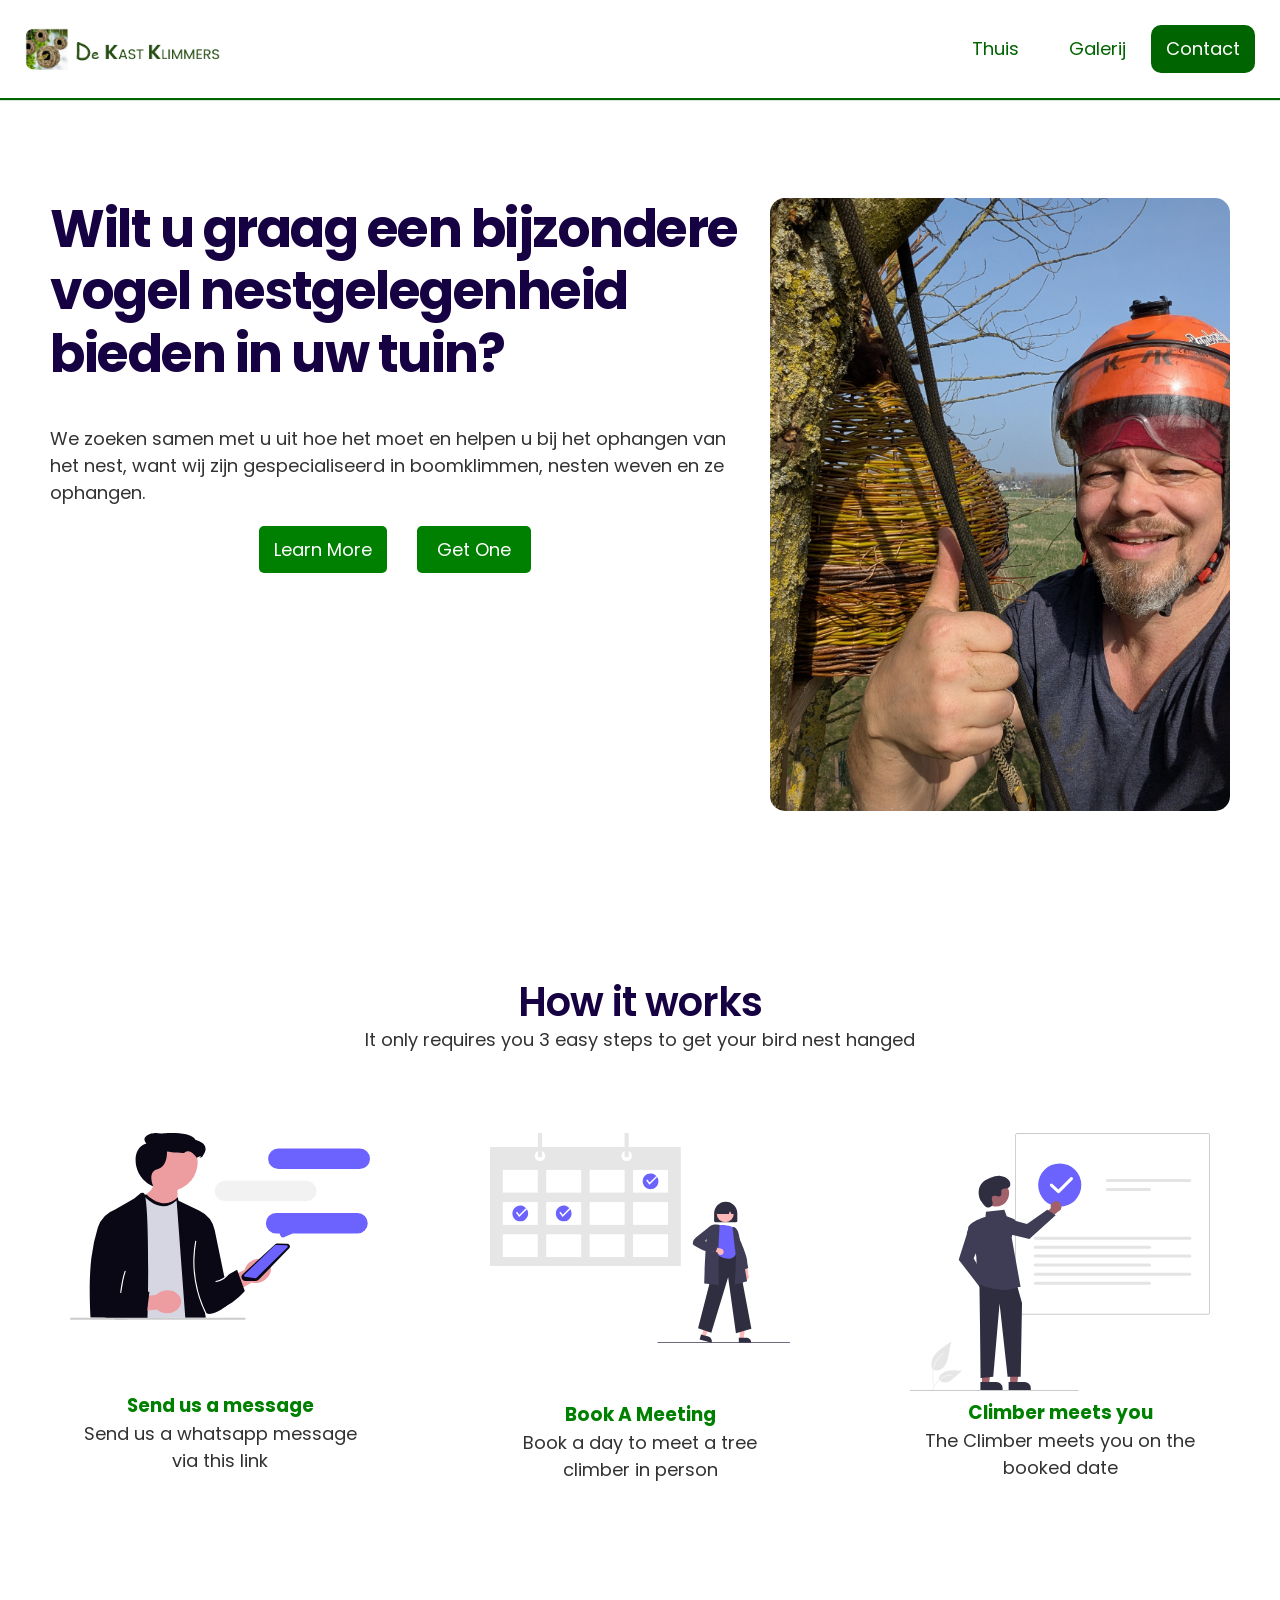
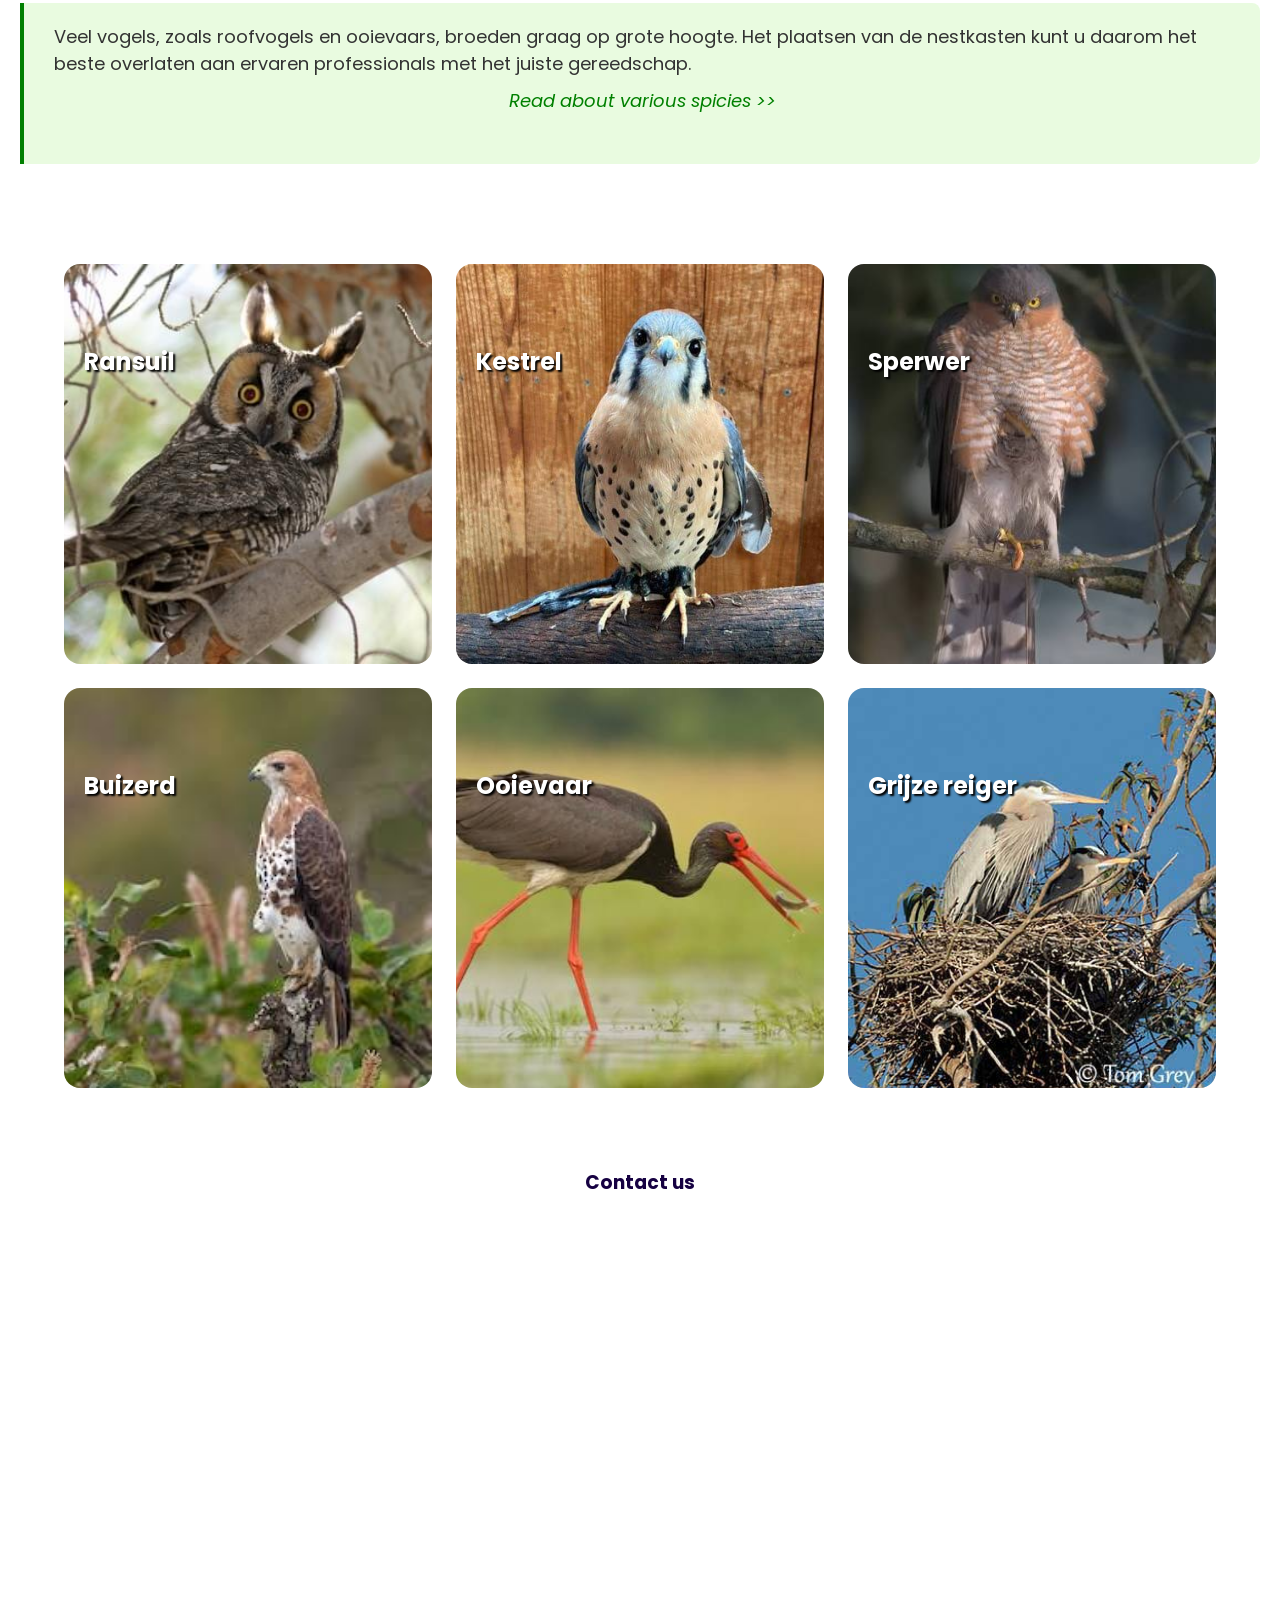
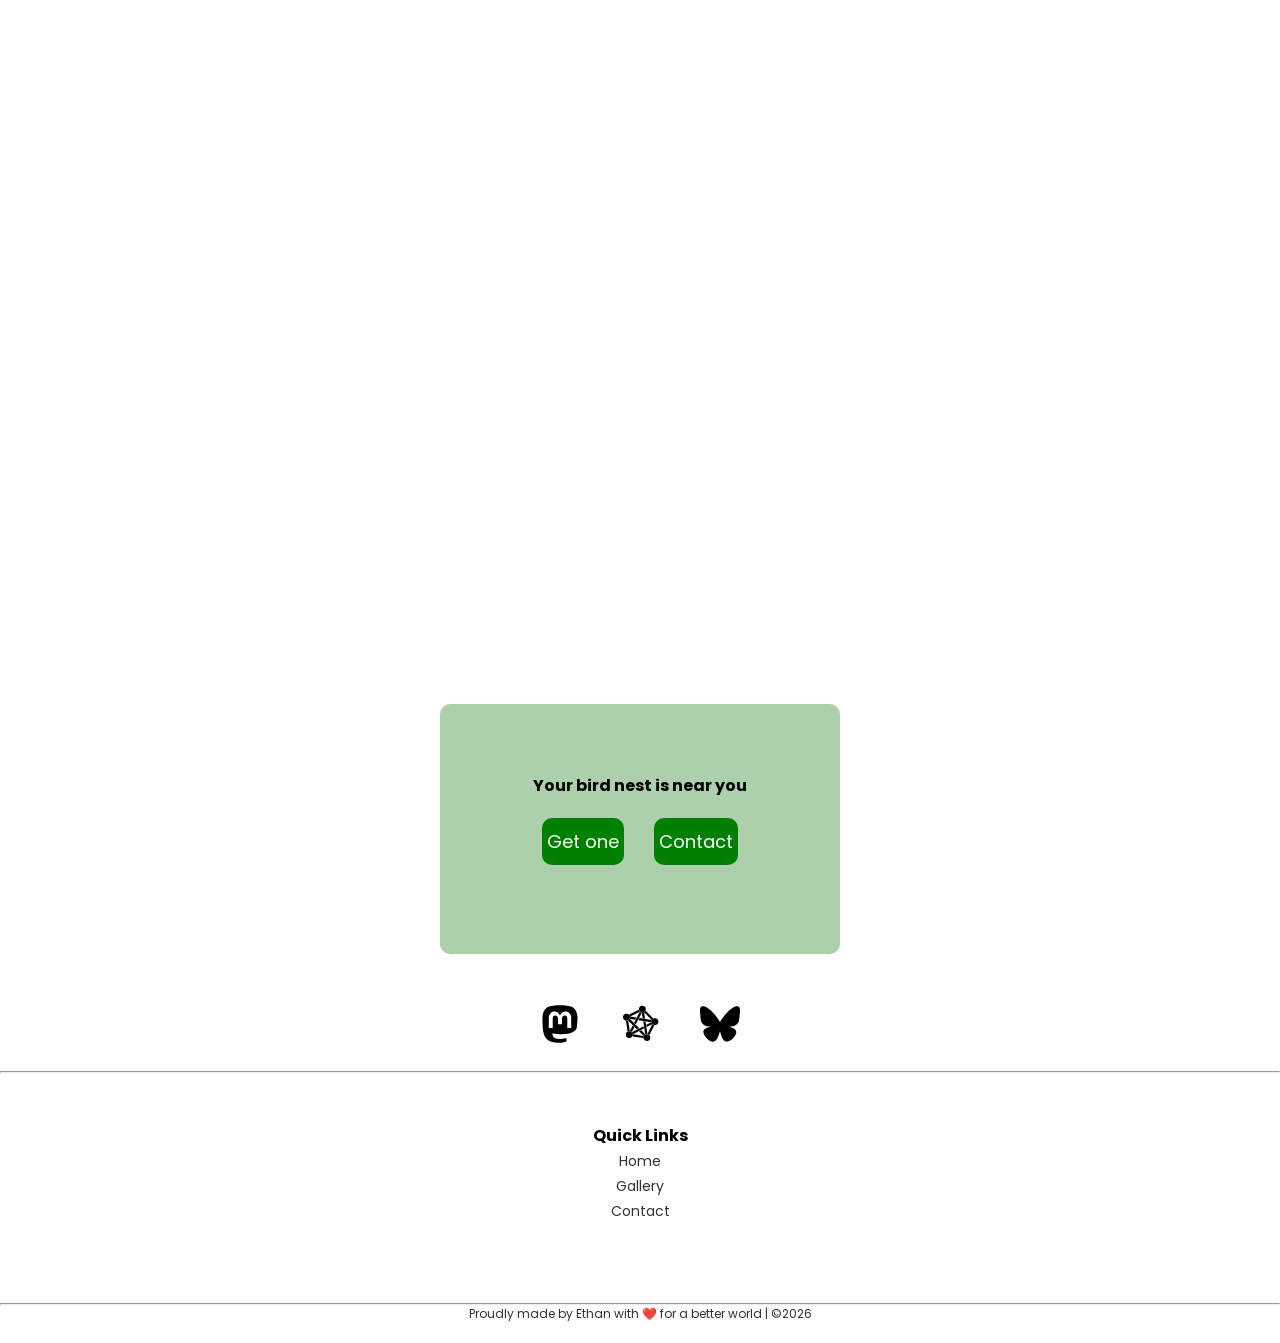
==== index.html @ cd20def8 "A few bugs related to anchor tags fixed" ====
<!doctype html>
<html lang="en">
  <head>
    <meta charset="UTF-8" />
    <meta name="viewport" content="width=device-width, initial-scale=1.0" />
    <link rel="stylesheet" href="assets/css/styles.css" />
    <link rel="icon" href="assets/icons/logo.png" type="png/jpeg" />
    <link rel="preconnect" href="https://fonts.googleapis.com" />
    <link rel="preconnect" href="https://fonts.gstatic.com" crossorigin />
    <link
      href="https://fonts.googleapis.com/css2?family=Google+Sans+Code:ital,wght,MONO@0,300..800,1;1,300..800,1&family=Inter:ital,opsz,wght@0,14..32,100..900;1,14..32,100..900&family=Poppins:ital,wght@0,100;0,200;0,300;0,400;0,500;0,600;0,700;0,800;0,900;1,100;1,200;1,300;1,400;1,500;1,600;1,700;1,800;1,900&display=swap"
      rel="stylesheet"
    />
    <title>KastKlimmers</title>
  </head>

  <body>
    <header class="header">
      <div class="logo">
        <a href="#"><img src="assets/icons/logo.png" alt="" /></a>
      </div>

      <div class="navigation">
        <input type="checkbox" class="toggle-menu" />
        <div class="hamburger"></div>

        <ul class="menu">
          <li><a href="#">Thuis</a></li>
          <li><a href="gallery.html">Galerij</a></li>
          <li><a class="nav-cta" href="#form-container">Contact</a></li>
        </ul>
      </div>
    </header>

    <section class="home-section">
      <div class="welcome-text">
        <h1>
          Wilt u graag een bijzondere vogel nestgelegenheid bieden in uw tuin?
        </h1>
        <p>
          We zoeken samen met u uit hoe het moet en helpen u bij het ophangen
          van het nest, want wij zijn gespecialiseerd in boomklimmen, nesten
          weven en ze ophangen.
        </p>
        <ul>
          <li>
            <a href="#hero-section">Learn More</a>
          </li>
          <li>
            <a class="cta" href="#hero-section">Get One</a>
          </li>
        </ul>
      </div>

      <div class="hero-img">
        <img
          src="assets/images/hero-img.jpg"
          alt="Monkey giving thumbs up next to the basket nest"
        />
      </div>
    </section>

    <main>
      <section class="hero-section">
        <div class="text">
          <h2 id="hero-section">How it works</h2>
          <p>It only requires you 3 easy steps to get your bird nest hanged</p>
        </div>

        <div class="steps">
          <div class="steps-card" id="card-1">
            <img src="assets/images/message-sent.svg" alt="Send us a message" />
            <h3>Send us a message</h3>
            <p>
              Send us a whatsapp message via
              <a href="#">this link</a>
            </p>
          </div>

          <div class="steps-card" id="card-2">
            <img src="assets/images/calendar.svg" alt="Book a Call" />
            <h3>Book A Meeting</h3>
            <p>Book a day to meet a tree climber in person</p>
          </div>

          <div class="steps-card" id="card-3">
            <img src="assets/images/done.svg" alt="Done" />
            <h3>Climber meets you</h3>
            <p>The Climber meets you on the booked date</p>
          </div>
        </div>
      </section>
    </main>

    <!-- Why need one -->
    <div class="need">
      <blockquote>
        <p>
          Veel vogels, zoals roofvogels en ooievaars, broeden graag op grote
          hoogte. Het plaatsen van de nestkasten kunt u daarom het beste
          overlaten aan ervaren professionals met het juiste gereedschap. <br />
          <a href="#birds"><em>Read about various spicies &gt;&gt;</em></a>
        </p>
      </blockquote>
    </div>

    <!-- About Birds -->
    <div class="birds" id="birds">
      <div class="bird-species">
        <img src="assets/images/long-eared-owl.jpg" alt="Long-eared Owl" />
        <h3>Ransuil</h3>
        <div class="bird-info">
          <p><strong>Hoogte:</strong> 6–15 m</p>
          <p>
            <strong>Leefgebied:</strong> Landbouwgebieden, bosranden, parken,
            moerassen, heidevelden en naaldbossen.
          </p>
          <p>
            <strong>Belangrijkheid: </strong>Ultieme natuurlijke
            ongediertebestrijding voor uw tuin.
          </p>
        </div>
      </div>

      <div class="bird-species">
        <img src="assets/images/images.jpg" alt="Long-eared Owl" />
        <h3>Kestrel</h3>
        <div class="bird-info">
          <p><strong>Hoogte:</strong> 12–20 m</p>
          <p>
            <strong>Leefgebied:</strong> Landbouwgebieden, graslanden, savannes
            en struikgewassen.
          </p>
          <p>
            <strong>Belangrijkheid: </strong>Ultieme natuurlijke
            ongediertebestrijding voor uw tuin.
          </p>
        </div>
      </div>

      <div class="bird-species">
        <img src="assets/images/sperwer.jpg" alt="Long-eared Owl" />
        <h3>Sperwer</h3>
        <div class="bird-info">
          <p><strong>Hoogte:</strong> 6–13 m</p>
          <p>
            <strong>Leefgebied:</strong> bossen, wouden, landbouwgronden en
            stedelijke gebieden met beboste gedeelten.
          </p>
          <p>
            <strong>Belangrijkheid: </strong>Ultieme natuurlijke
            ongediertebestrijding voor uw tuin.
          </p>
        </div>
      </div>

      <div class="bird-species">
        <img src="assets/images/buzzard.jpg" alt="Long-eared Owl" />
        <h3>Buizerd</h3>
        <div class="bird-info">
          <p><strong>Hoogte:</strong> 15–25 m</p>
          <p>
            <strong>Leefgebied:</strong> bossen, open landbouwgronden, savannes
            en bergachtige gebieden
          </p>
          <p>
            <strong>Belangrijkheid: </strong>Ultieme natuurlijke
            ongediertebestrijding voor uw tuin.
          </p>
        </div>
      </div>

      <div class="bird-species">
        <img src="assets/images/ooievaar.jpg" alt="Long-eared Owl" />
        <h3>Ooievaar</h3>
        <div class="bird-info">
          <p><strong>Hoogte:</strong> 4–6 m</p>
          <p>
            <strong>Leefgebied:</strong> vochtige landschappen zoals graslanden,
            uiterwaarden en moerassen
          </p>
          <p>
            <strong>Belangrijkheid: </strong>Ultieme natuurlijke
            ongediertebestrijding voor uw tuin.
          </p>
        </div>
      </div>

      <div class="bird-species">
        <img src="assets/images/grey-bird.jfif" alt="Long-eared Owl" />
        <h3>Grijze reiger</h3>
        <div class="bird-info">
          <p><strong>Hoogte:</strong> 20–40 m</p>
          <p>
            <strong>Leefgebied:</strong> ondiepe moerasgebieden, rivieren, meren
            en kustgebieden in heel Nederland.
          </p>
          <p>
            <strong>Belangrijkheid: </strong>Ultieme natuurlijke
            ongediertebestrijding voor uw tuin.
          </p>
        </div>
      </div>
    </div>

    <div class="form-container" id="form-container">
      <h3>Contact us</h3>
      <iframe
        src="https://docs.google.com/forms/d/e/1FAIpQLSf3MkKpswWU-9lfSPqHQ-VGJy5p94m1cdEGZ2FSphuHEt2WeQ/viewform?embedded=true"
        width="640"
        height="1465"
        frameborder="0"
        marginheight="0"
        marginwidth="0"
        >Loading…</iframe
      >
    </div>

    <div class="last-card" id="last-card">
      <div class="cta-card">
        <h4>Your bird nest is near you</h4>
        <ul>
          <li>
            <a class="primary-btn" href="#hero-section">Get one</a>
          </li>
          <li><a class="secondary-btn" href="contact.html">Contact</a></li>
        </ul>
      </div>
    </div>

    <div class="socials">
      <a target="_blank" href="https://mas.to/@iwein"
        ><img src="assets/icons/logo-mastodon.svg" alt="Mastodon"
      /></a>
      <a target="_blank" href="https://mas.to/@iwein"
        ><img src="assets/icons/fedi-logo.svg" alt="fedi-logo"
      /></a>
      <a target="_blank" href="https://mas.to/@iwein"
        ><img src="assets/icons/logo-bluesky.svg" alt="bluesky"
      /></a>
    </div>
    <hr />

    <footer>
      <div class="upper-footer">
        <h4>Quick Links</h4>
        <ul>
          <li><a href="#">Home</a></li>
          <li><a href="gallery.html">Gallery</a></li>
          <li><a href="#form-container">Contact</a></li>
        </ul>
      </div>
      <hr />
      <p>Proudly made by Ethan with ❤️ for a better world | &copy;2026</p>
    </footer>
    <script src="assets/javascript/app.js"></script>
  </body>
</html>
---- assets/css/styles.css ----
*{
    box-sizing: border-box;
    list-style: none;
    text-decoration: none;
    font-family: 'Poppins', sans-serif;
    max-width: 1700px;
    margin: 0;
    padding: 0;
    scroll-behavior: smooth;
}

body {
    font-family: 'Poppins', sans-serif;
}

h1 {
    font-size: 52px;
    line-height: 1.2;
    margin-bottom: 40px;
    letter-spacing: -1.5px;
}

h2 {
    font-size: 40px;
    line-height: 1.2;
    font-weight: 600;
    text-align: center;
    letter-spacing: -1px;
}

h1, h2, h3 {
    /* font-weight: 800; */
    color: rgb(22, 1, 66);
}

p, a {
    color: rgb(50, 50, 50);
    font-size: 18px;
    font-weight: 400;
    line-height: 1.5;
    margin-bottom: 20px;
}

/* Navigation */
.header {
    position: sticky;
    top: 0;
    width: 100%;
    display: flex;
    justify-content: space-between;
    align-items: center;
    align-content: center;
    background: white;
    padding: 0 25px;
    transition: 0.3s;
    margin: 0 0 100px 0;
    box-shadow: 1px 1px 1px 1px darkgreen;
    z-index: 2000;
}

.logo img {
    display: block;
    width: 200px;
    border-radius: 10px;
}

.navigation {
    display: flex;
    justify-content: space-between;
    align-items: center;
    transition: 0.3s;
}

.menu {
    display: flex;
    justify-content: center;
    flex-direction: row;
    align-items: center;
    z-index: 1;
    transition: 0.5s;
}

.menu li a {
    display: block;
    padding: 40px 25px;
    font-size: 18px;
    line-height: 1;
    transition: 0.3s;
    color: darkgreen;
    margin: 0;
}

.menu li a:hover {
    padding: 35px 25px 45px 25px;
    font-weight: 400;
    background-color: green;
    color: white;
    border-radius: -10px;
}

.menu .nav-cta {
    background-color: darkgreen;
    padding: 15px 15px;
    color: white;
    border-radius: 10px;
}

.menu .nav-cta:hover {
    background-color: lightgreen;
    padding: 15px 15px;
    color: #2a2727;
}

.hamburger {
    position: relative;
    width: 30px;
    height: 4px;
    background: darkgreen;
    border-radius: 10px;
    cursor: pointer;
    z-index: 2;
    transition: 0.3s;
}

.hamburger:before,
.hamburger:after {
    content: "";
    position: absolute;
    height: 4px;
    right: 0;
    background: darkgreen;
    transition: 0.3s;
}

.hamburger:before {
    top: -10px;
    width: 20px;
    border-radius: 10px;

}

.hamburger:after {
    top: 10px;
    width: 25px;
    border-radius: 10px;
}

.toggle-menu {
    position: absolute;
    width: 30px;
    height: 100%;
    z-index: 3;
    cursor: pointer;
    opacity: 0;
    transition: 0.3s;
}

.hamburger,
.toggle-menu {
    display: none;
}

.navigation input:checked ~ .hamburger {
    background: transparent;
}

.navigation input:checked ~ .hamburger:before {
    top: 0;
    transform: rotate(-45deg);
    width: 30px;
}

.navigation input:checked ~ .hamburger:after {
    top: 0;
    transform: rotate(45deg);
    width: 30px;
}

.navigation input:checked ~ .menu {
    right: 0;
    box-shadow: -20px 0 40px rgba(0,0,0,0.3);
}

.home-section {
    display: flex;
    gap: 30px;
    margin-inline: 50px;
    margin-bottom: 150px;
}

.welcome-text {
    flex: 3;
}

.hero-img {
    flex: 2;
}

.home-section img {
    width: 100%;
    border-radius: 15px;
}

.home-section ul {
    display: flex;
    gap: 30px;
    justify-content: center;
}

.home-section ul a {
    display: inline-block;
    padding: 10px 15px;
    background-color: green;
    border-radius: 5px;
    color: white;
}

.home-section ul .cta {
    padding: 10px 20px;
    background-color: green;
    border-radius: 5px;
    color: white;
}

.home-section ul a:hover {
    background-color: darkgreen;
    color: black;
}

blockquote {
    margin: 100px 20px 100px 20px;
    padding: 20px 30px;
    border-left: 4px solid green;
    background-color: #e9fbe0;
    border-radius: 0 8px 8px 0;
    line-height: 1.6;
    color: #2a2727;
}

blockquote a {
    color: green;
    display: block;
    text-align: center;
    padding: 10px;
}

blockquote a:hover {
    color: black;
}

#hero-section {
    scroll-margin-top: 120px;
}

main .hero-section {
    margin-top: 160px;
    text-align: center;
    margin-bottom: 100px;
}

main .hero-section .steps {
    margin-top: 80px;
    display: flex;
    justify-content: space-between;
    margin-left: 70px;
    margin-right: 70px;
    margin-bottom: 100px;
}

.steps-card {
    max-width: 300px;
}

#card-2 h3 {
    padding-top: 50px;
    color: green;
}

#card-1 h3 {
    padding-top: 60px;
    color: green;
}

#card-3 h3{
    color: green;
}

.steps-card img {
    width: 100%;
}

.last-card {
    display: flex;
    justify-content: center;
    margin-bottom: 100px;
}

.cta-card {
    background-color: rgb(172, 207, 172);
    text-align: center;
    align-content: center;
    width: 400px;
    height: 250px;
    border-radius: 10px;
    /* box-shadow: 2px 2px 2px 2px black; */
}

.cta-card ul {
    display: flex;
    justify-content: center;
    gap: 30px;
    margin: 0;
}

.cta-card h4 {
    margin-bottom: 20px;
}

.cta-card .primary-btn, .secondary-btn {
    background-color: green;
    padding: 10px 5px;
    display: inline-block;
    border-radius: 10px;
    color: white;
}

.cta-card .primary-btn:hover, .secondary-btn:hover {
    background-color: darkgreen;
    color: black;
}

.socials {
    width: 400px;
    display: flex;
    align-items: center;
    align-content: center;
    justify-content: center;
    margin: auto;
    gap: 40px;
}

.socials img {
    width: 40px;
    transition: transform 0.5s ease-out;
}

.socials img:hover {
    animation: spin 0.6s linear infinite;
}

@keyframes spin {
  from {
    transform: rotate(0deg);
  }
  to {
    transform: rotate(360deg);
  }
}

/* Footer */
footer {
    align-items: center;
    align-content: center;
    text-align: center;
}

.upper-footer {
    margin: 50px 0 80px 0;
}

footer .upper-footer a {
    font-size: 14px;
}

footer .upper-footer a:hover {
    color: darkgreen;
    font-weight: 700;
}

footer p{
    font-size: 12px;
    text-align: center;
}

/* Gallery section */
.gallery-heading {
    height: 100px;
    text-align: center;
}

.gallery-images {
    display: grid;
    grid-template-columns: repeat(auto-fit, minmax(250px, 1fr));
    gap: 20px;
    margin: 50px;
}

.gallery-images img {
    width: 100%;
    aspect-ratio: 1 / 1;
    object-fit: cover;
    display: block;
    border-radius: 12px;
}

#last-card {
    margin: 50px 50px;
}

/* Contact */
.form-container, #form-container{
    width: 100%;
    justify-content: center;
    margin-bottom: 200px;
    text-align: center;
    scroll-margin-top: 300px;
}

.form-container iframe{
  width:100%;
  height:100vh;
  border:none;
}

/* birds */
.birds {
  width: 90%;
  max-width: 1200px;
  margin: 80px auto;

  display: grid;
  grid-template-columns: repeat(auto-fit, minmax(280px, 1fr));
  gap: 24px;
}

#birds {
    scroll-margin-top: 80px;
}

.bird-species {
  position: relative;
  height: 400px;
  overflow: hidden;
  border-radius: 16px;
  cursor: pointer;
}

.bird-species img {
  width: 100%;
  height: 100%;
  object-fit: cover;
  display: block;
  transition: transform 0.4s ease;
}

.birds h3 {
    position: absolute;
    left: 20px;
    top: 80px;
    color: white;
    font-size: 24px;
    z-index: 2;
    transition: opacity .3s;
    text-shadow: black 2px 2px 2px;
}

.bird-info {
  position: absolute;
  left: 0;
  bottom: -100%;
  width: 100%;
  height: 100%;

  display: flex;
  flex-direction: column;
  justify-content: flex-end;

  padding: 24px;
  box-sizing: border-box;

  background: linear-gradient(
    to bottom,
    rgba(0, 0, 0, 0.9),
    rgba(0, 0, 0, 0.2)
  );

  color: #fff;
  text-shadow: black 2px 2px;
  transition: bottom 0.4s ease;
}

.bird-info h3 {
  margin-bottom: 12px;
  font-size: 28px;
}

.bird-info p {
  margin-bottom: 12px;
  line-height: 1.5;
  font-size: 16px;
  color: white;
}

.bird-species:hover .bird-info {
  bottom: 0;
  align-content: center;
}

.bird-species:hover img {
  transform: scale(1.1);
}


/* Responsive */
@media (max-width: 1020px){

    main {
    margin-bottom: 400px;
    }

    .home-section {
        margin-top: 100px;
    }

    h1 {
        font-size: 35px;
    }
        
    .need {
        margin-top: 0px;
    }


    .steps {
        flex-direction: column;
        justify-content: center;
        gap: 100px;
        height: 800px;
        align-items: center;
    }

    #card-2 h3 {
    padding-top: 20px;
    }

    #card-1 h3 {
    padding-top: 20px;
    }

    #card-3 h3{
    padding-top: 20px;
    }

    .gallery-images {
        margin-bottom: 200px;
    }

    .form-container {
    margin-bottom: 200px;
    }
}

@media (max-width: 950px) {
    .home-section {
        flex-direction: column;
        text-align: center;
        gap: 50px;
    }

    .home-section img {
        max-width: 650px;
    }

    h1 {
        font-size: 40px;
    }

    .steps-card {
    max-width: 200px;
    }
}

@media (max-width: 800px){
    h1 {
        font-size: 30px;
    }

    p {
        font-size: 16px;
    }


    .hero-section .text {
        margin-top: 0px;
    }
}

@media screen and (max-width:650px) {
    .hamburger,
    .toggle-menu {
    display: block;
    }

    .header {
        padding: 20px 10px;
        transform: 0.3s;
    }

    .menu {
        justify-content: start;
        flex-direction: column;
        align-items: center;
        position: fixed;
        top: 0;
        right: -300px;
        background-color: white;
        width: 200px;
        height: 100%;
        padding-top: 65px;
        transition: 0.3s;
    }

    .menu li {
        width: 100%;
    }

    .menu li a {
        padding: 22px;
        font-size: 16px;
    }

    .menu li a:hover {
        padding: 22px 22px 22px 40px;
        font-weight: 400;
        background-color: green;
        color: white;
        border-radius: -10px;
    }

}

@media (max-width: 600px){

    h1 {
        font-size: 28px;
        
    }

    h2 {
        font-size: 32px;
    }

    p , a {
        font-size: 16px;
    }

    h3 {
        font-size: 23px;
    }

    .form-container {
    margin-bottom: 200px;
    }
}
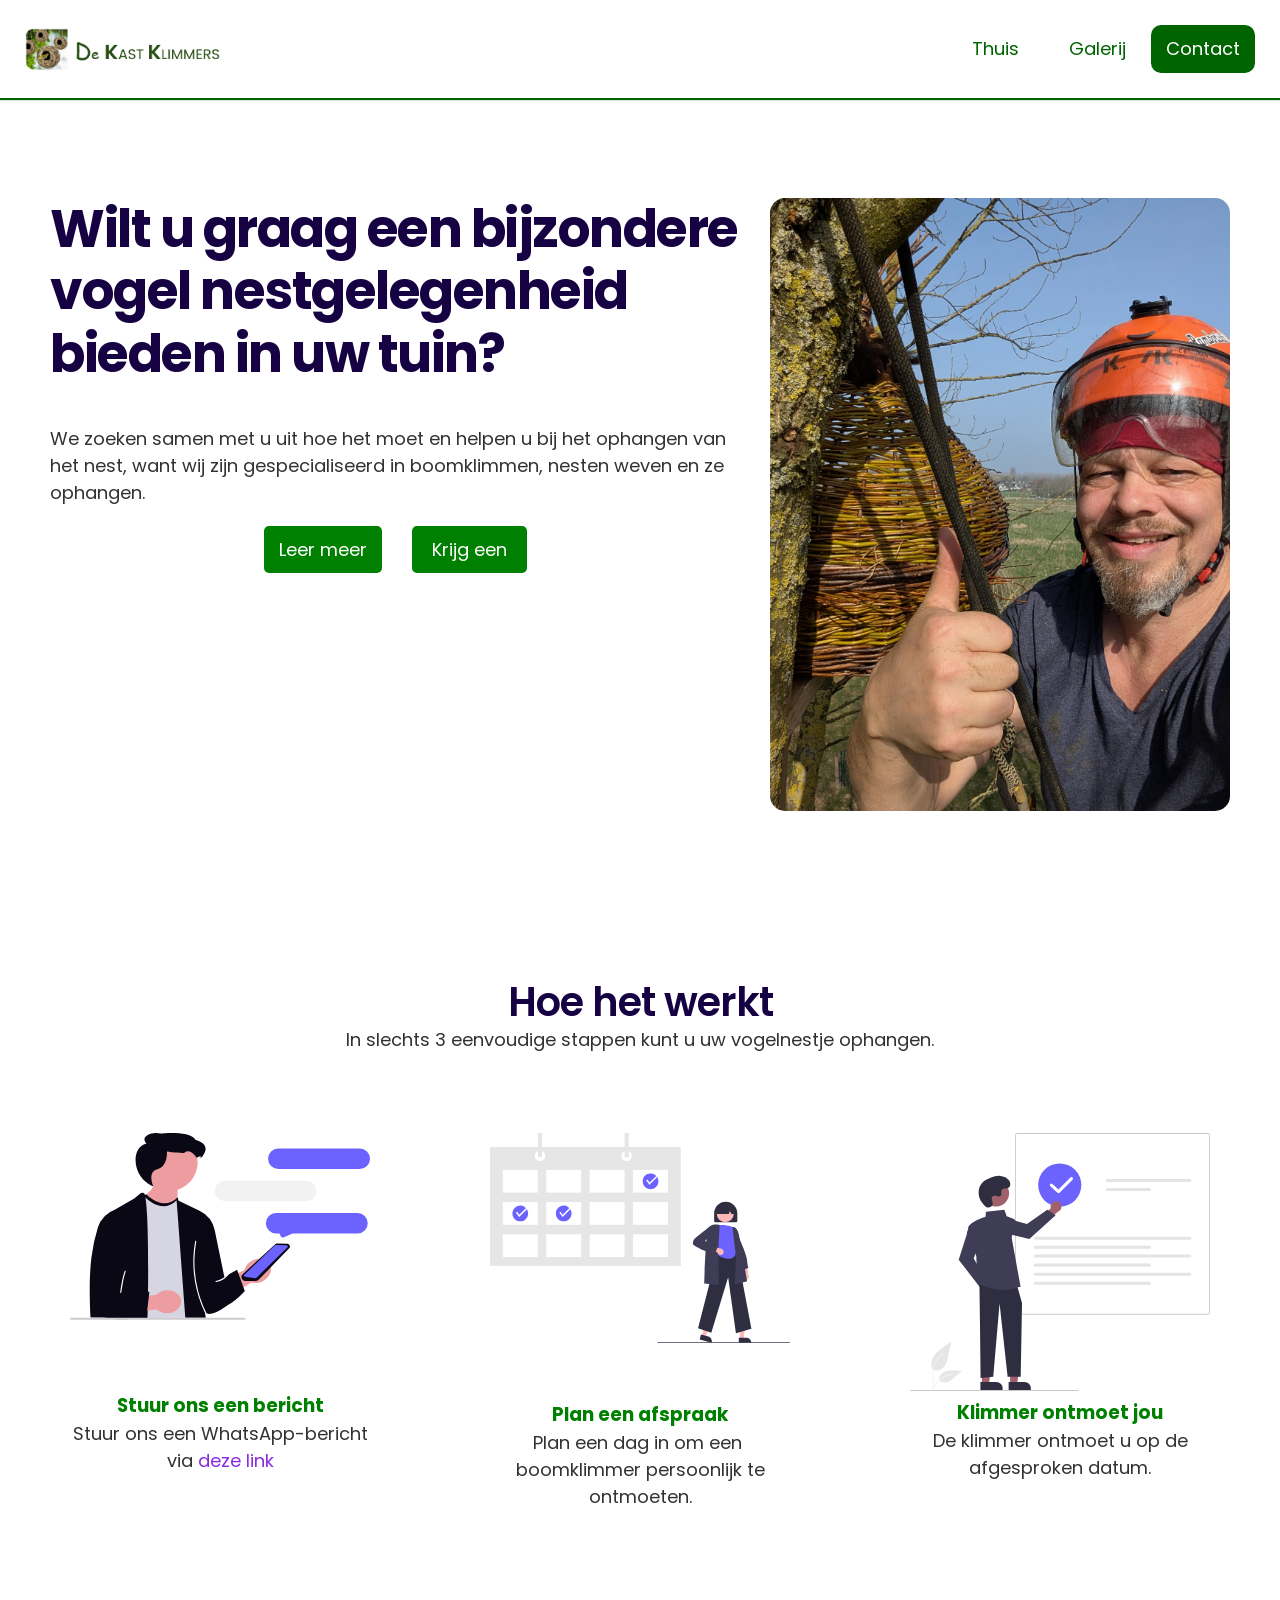
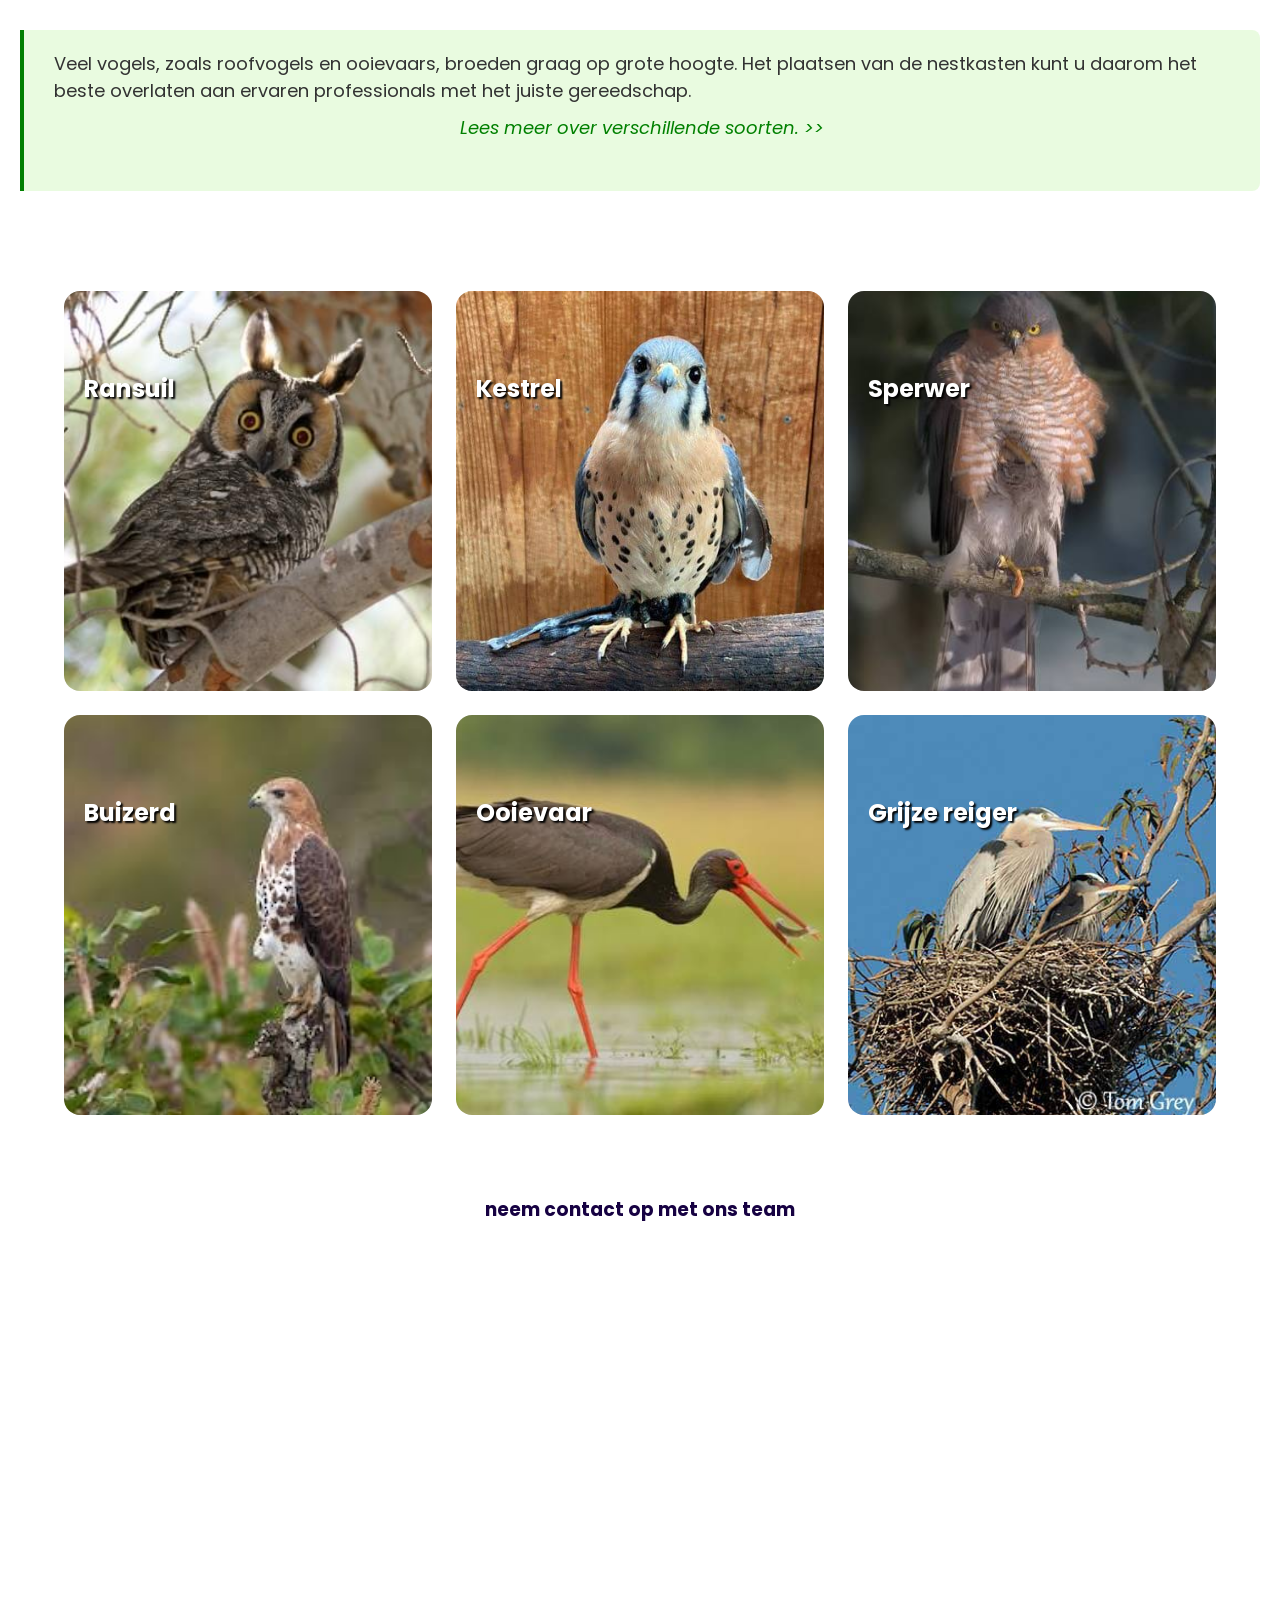
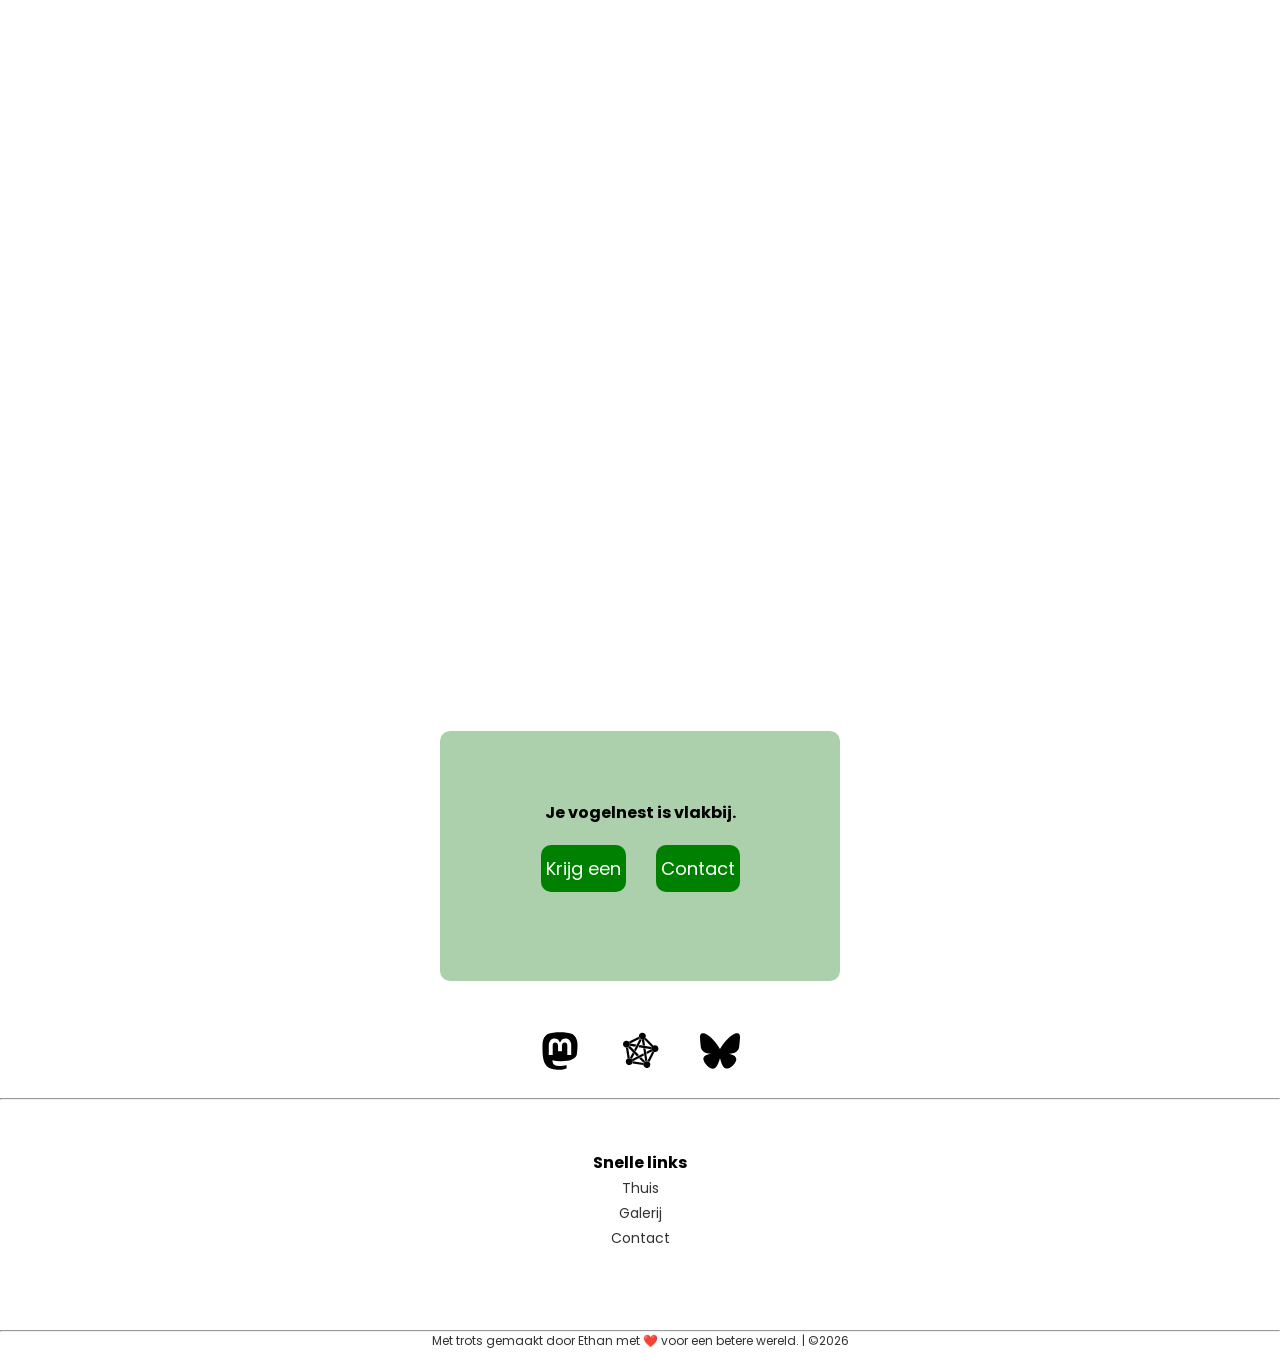
==== commit 0d1cd4b3: "Translated every thing to Dutch" ====
--- a/index.html
+++ b/index.html
@@ -1,5 +1,5 @@
 <!doctype html>
-<html lang="en">
+<html lang="nl">
   <head>
     <meta charset="UTF-8" />
     <meta name="viewport" content="width=device-width, initial-scale=1.0" />
@@ -11,7 +11,7 @@
       href="https://fonts.googleapis.com/css2?family=Google+Sans+Code:ital,wght,MONO@0,300..800,1;1,300..800,1&family=Inter:ital,opsz,wght@0,14..32,100..900;1,14..32,100..900&family=Poppins:ital,wght@0,100;0,200;0,300;0,400;0,500;0,600;0,700;0,800;0,900;1,100;1,200;1,300;1,400;1,500;1,600;1,700;1,800;1,900&display=swap"
       rel="stylesheet"
     />
-    <title>KastKlimmers</title>
+    <title>Thius | KastKlimmers</title>
   </head>
 
   <body>
@@ -44,10 +44,10 @@
         </p>
         <ul>
           <li>
-            <a href="#hero-section">Learn More</a>
+            <a href="#hero-section">Leer meer</a>
           </li>
           <li>
-            <a class="cta" href="#hero-section">Get One</a>
+            <a class="cta" href="#hero-section">Krijg een</a>
           </li>
         </ul>
       </div>
@@ -63,30 +63,38 @@
     <main>
       <section class="hero-section">
         <div class="text">
-          <h2 id="hero-section">How it works</h2>
-          <p>It only requires you 3 easy steps to get your bird nest hanged</p>
+          <h2 id="hero-section">Hoe het werkt</h2>
+          <p>In slechts 3 eenvoudige stappen kunt u uw vogelnestje ophangen.</p>
         </div>
 
         <div class="steps">
           <div class="steps-card" id="card-1">
             <img src="assets/images/message-sent.svg" alt="Send us a message" />
-            <h3>Send us a message</h3>
+            <h3>Stuur ons een bericht</h3>
             <p>
-              Send us a whatsapp message via
-              <a href="#">this link</a>
+              Stuur ons een WhatsApp-bericht via
+              <a
+                href="https://wa.me/qr/HEBMWA3JQFJZP1"
+                target="_blank"
+                style="color: blueviolet"
+              >
+                deze link</a
+              >
             </p>
           </div>
 
           <div class="steps-card" id="card-2">
             <img src="assets/images/calendar.svg" alt="Book a Call" />
-            <h3>Book A Meeting</h3>
-            <p>Book a day to meet a tree climber in person</p>
+            <h3>Plan een afspraak</h3>
+            <p>
+              Plan een dag in om een ​​boomklimmer persoonlijk te ontmoeten.
+            </p>
           </div>
 
           <div class="steps-card" id="card-3">
             <img src="assets/images/done.svg" alt="Done" />
-            <h3>Climber meets you</h3>
-            <p>The Climber meets you on the booked date</p>
+            <h3>Klimmer ontmoet jou</h3>
+            <p>De klimmer ontmoet u op de afgesproken datum.</p>
           </div>
         </div>
       </section>
@@ -99,7 +107,9 @@
           Veel vogels, zoals roofvogels en ooievaars, broeden graag op grote
           hoogte. Het plaatsen van de nestkasten kunt u daarom het beste
           overlaten aan ervaren professionals met het juiste gereedschap. <br />
-          <a href="#birds"><em>Read about various spicies &gt;&gt;</em></a>
+          <a href="#birds"
+            ><em>Lees meer over verschillende soorten. &gt;&gt;</em></a
+          >
         </p>
       </blockquote>
     </div>
@@ -204,7 +214,7 @@
     </div>
 
     <div class="form-container" id="form-container">
-      <h3>Contact us</h3>
+      <h3>neem contact op met ons team</h3>
       <iframe
         src="https://docs.google.com/forms/d/e/1FAIpQLSf3MkKpswWU-9lfSPqHQ-VGJy5p94m1cdEGZ2FSphuHEt2WeQ/viewform?embedded=true"
         width="640"
@@ -218,10 +228,10 @@
 
     <div class="last-card" id="last-card">
       <div class="cta-card">
-        <h4>Your bird nest is near you</h4>
+        <h4>Je vogelnest is vlakbij.</h4>
         <ul>
           <li>
-            <a class="primary-btn" href="#hero-section">Get one</a>
+            <a class="primary-btn" href="#hero-section">Krijg een</a>
           </li>
           <li><a class="secondary-btn" href="contact.html">Contact</a></li>
         </ul>
@@ -243,15 +253,17 @@
 
     <footer>
       <div class="upper-footer">
-        <h4>Quick Links</h4>
+        <h4>Snelle links</h4>
         <ul>
-          <li><a href="#">Home</a></li>
-          <li><a href="gallery.html">Gallery</a></li>
+          <li><a href="#">Thuis</a></li>
+          <li><a href="gallery.html">Galerij</a></li>
           <li><a href="#form-container">Contact</a></li>
         </ul>
       </div>
       <hr />
-      <p>Proudly made by Ethan with ❤️ for a better world | &copy;2026</p>
+      <p>
+        Met trots gemaakt door Ethan met ❤️ voor een betere wereld. | &copy;2026
+      </p>
     </footer>
     <script src="assets/javascript/app.js"></script>
   </body>
--- a/assets/css/styles.css
+++ b/assets/css/styles.css
@@ -3,7 +3,7 @@
     list-style: none;
     text-decoration: none;
     font-family: 'Poppins', sans-serif;
-    max-width: 1700px;
+    max-width: 1600px;
     margin: 0;
     padding: 0;
     scroll-behavior: smooth;
@@ -45,6 +45,7 @@
 .header {
     position: sticky;
     top: 0;
+    max-width: 1700px;
     width: 100%;
     display: flex;
     justify-content: space-between;
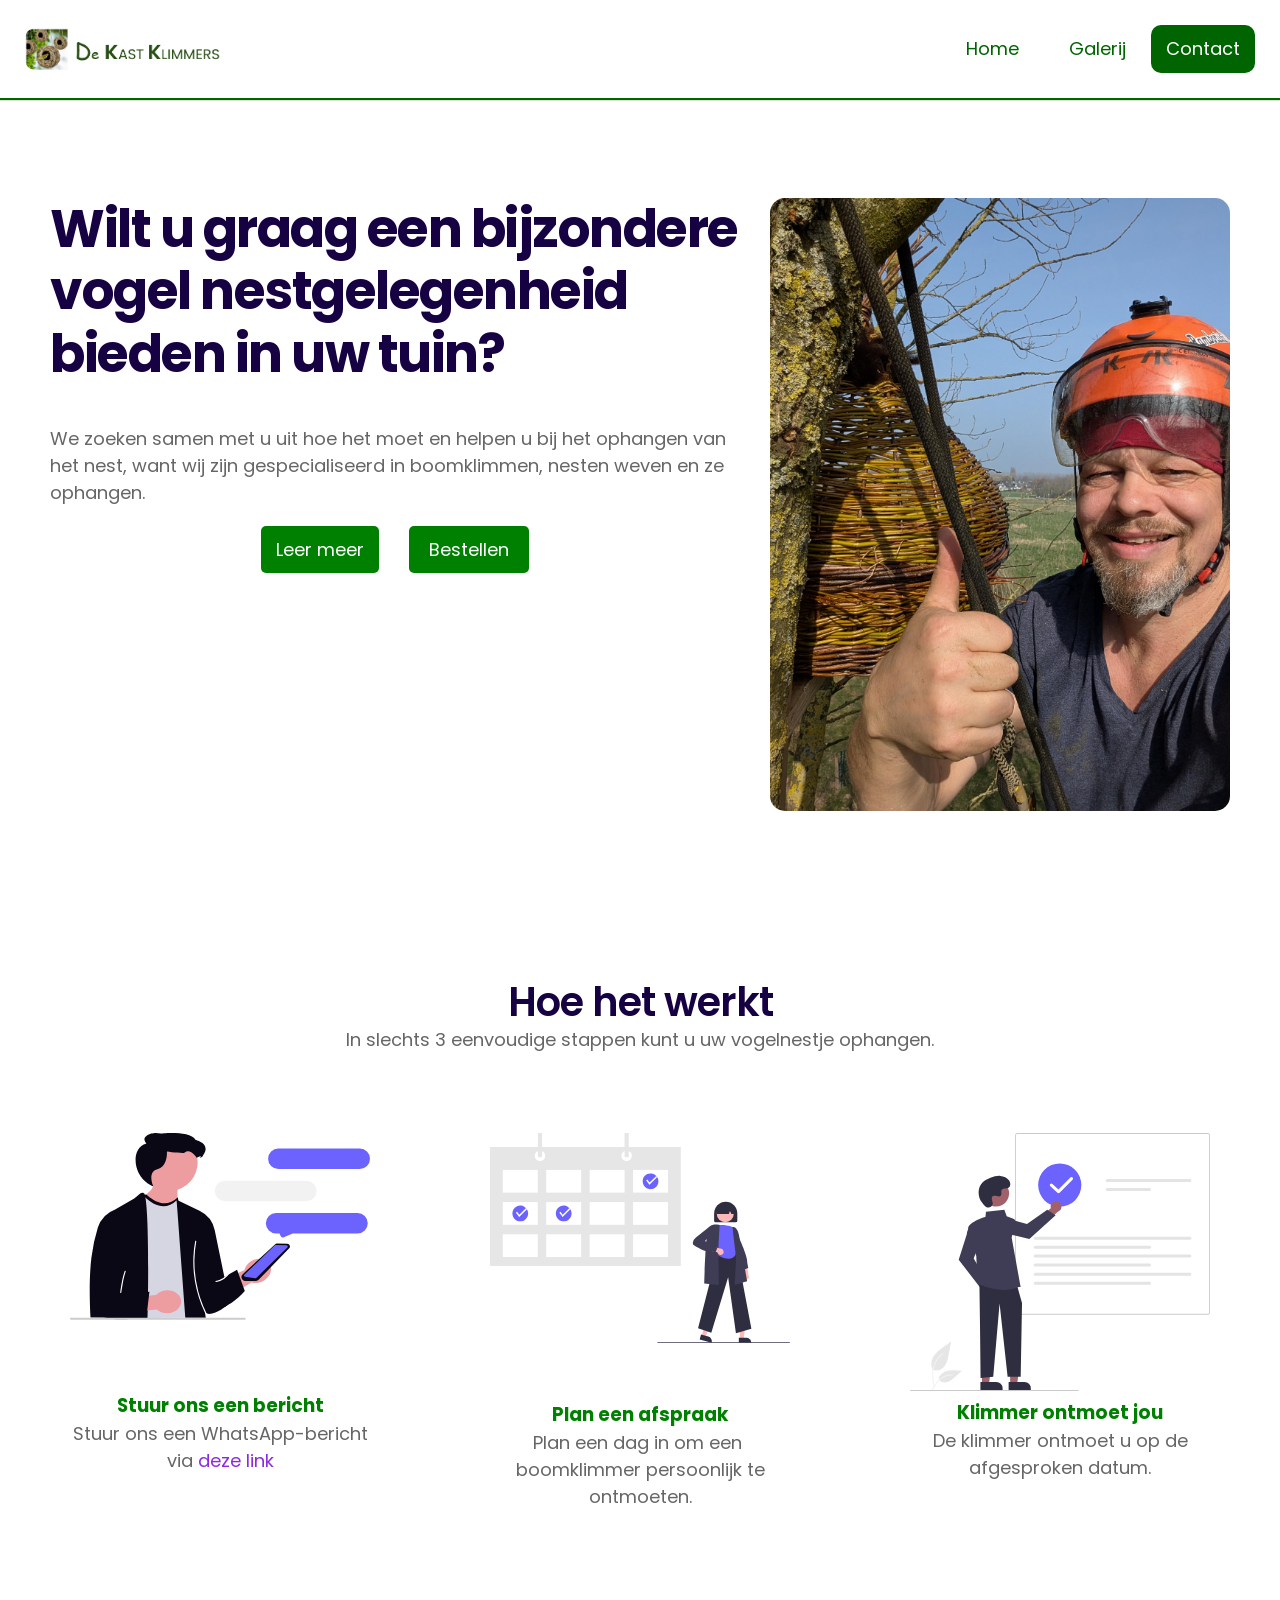
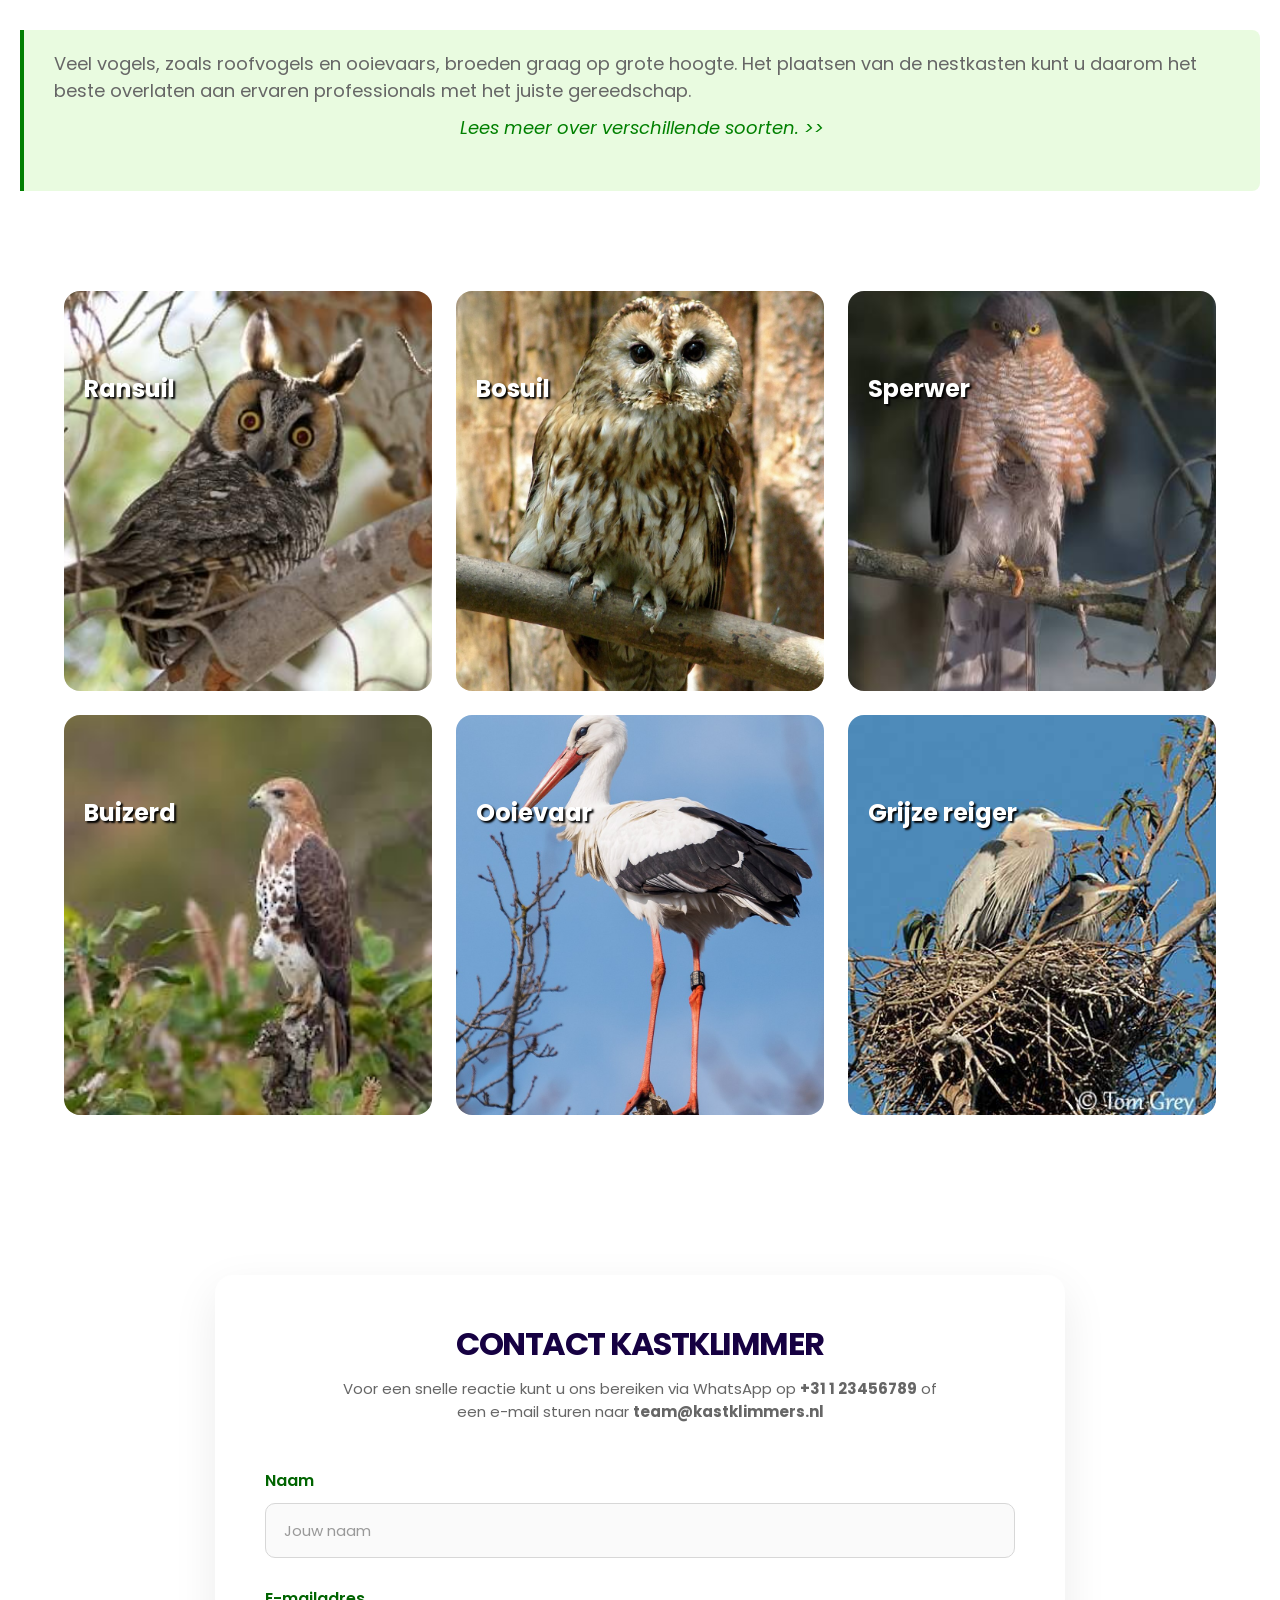
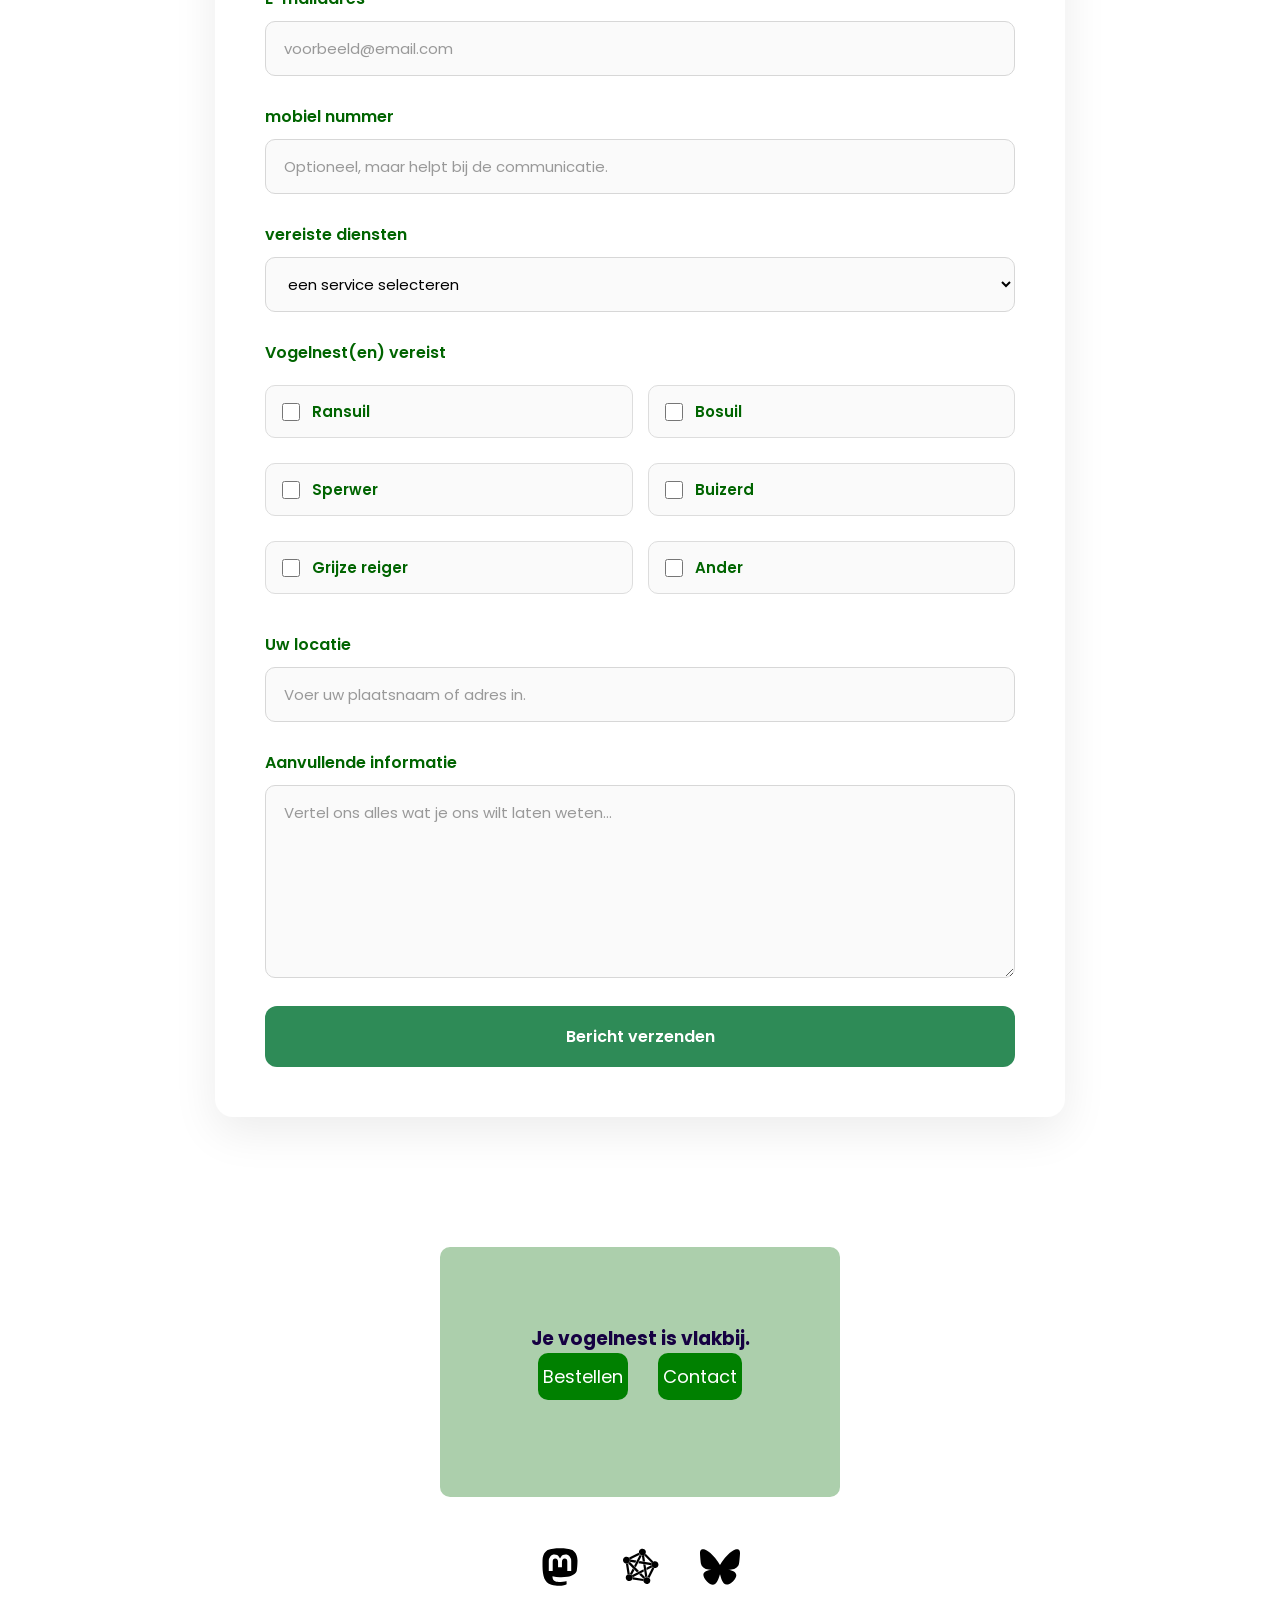
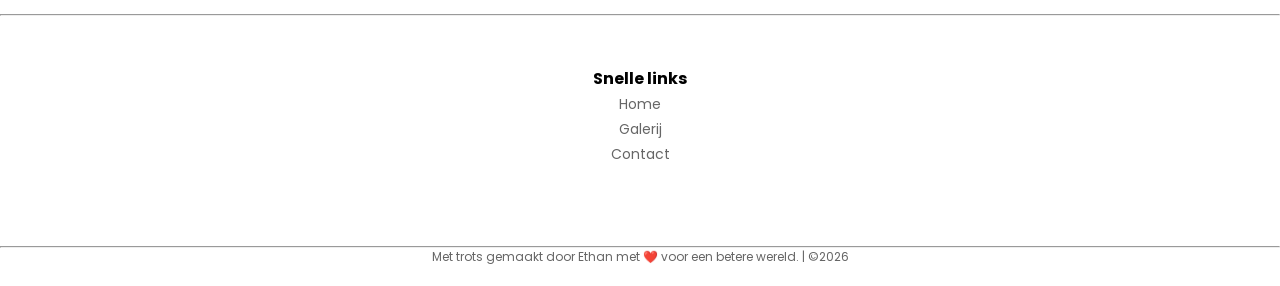
==== commit 234de864: "3RD-jULY-2026 - Updated the 2 birds - Got rid of the google form - Used web3 forms - Corrected the a" ====
--- a/index.html
+++ b/index.html
@@ -11,7 +11,7 @@
       href="https://fonts.googleapis.com/css2?family=Google+Sans+Code:ital,wght,MONO@0,300..800,1;1,300..800,1&family=Inter:ital,opsz,wght@0,14..32,100..900;1,14..32,100..900&family=Poppins:ital,wght@0,100;0,200;0,300;0,400;0,500;0,600;0,700;0,800;0,900;1,100;1,200;1,300;1,400;1,500;1,600;1,700;1,800;1,900&display=swap"
       rel="stylesheet"
     />
-    <title>Thius | KastKlimmers</title>
+    <title>Home | KastKlimmers</title>
   </head>
 
   <body>
@@ -25,9 +25,9 @@
         <div class="hamburger"></div>
 
         <ul class="menu">
-          <li><a href="#">Thuis</a></li>
+          <li><a href="#">Home</a></li>
           <li><a href="gallery.html">Galerij</a></li>
-          <li><a class="nav-cta" href="#form-container">Contact</a></li>
+          <li><a class="nav-cta" href="#contact">Contact</a></li>
         </ul>
       </div>
     </header>
@@ -47,7 +47,7 @@
             <a href="#hero-section">Leer meer</a>
           </li>
           <li>
-            <a class="cta" href="#hero-section">Krijg een</a>
+            <a class="cta" href="#contact">Bestellen</a>
           </li>
         </ul>
       </div>
@@ -117,7 +117,7 @@
     <!-- About Birds -->
     <div class="birds" id="birds">
       <div class="bird-species">
-        <img src="assets/images/long-eared-owl.jpg" alt="Long-eared Owl" />
+        <img src="assets/images/long-eared-owl.jpg" alt="Ransuil" />
         <h3>Ransuil</h3>
         <div class="bird-info">
           <p><strong>Hoogte:</strong> 6–15 m</p>
@@ -133,10 +133,10 @@
       </div>
 
       <div class="bird-species">
-        <img src="assets/images/images.jpg" alt="Long-eared Owl" />
-        <h3>Kestrel</h3>
-        <div class="bird-info">
-          <p><strong>Hoogte:</strong> 12–20 m</p>
+        <img src="assets/images/bosuil.jpg" alt="Bosuil" />
+        <h3>Bosuil</h3>
+        <div class="bird-info">
+          <p><strong>Hoogte:</strong> 7–15 m</p>
           <p>
             <strong>Leefgebied:</strong> Landbouwgebieden, graslanden, savannes
             en struikgewassen.
@@ -149,7 +149,7 @@
       </div>
 
       <div class="bird-species">
-        <img src="assets/images/sperwer.jpg" alt="Long-eared Owl" />
+        <img src="assets/images/sperwer.jpg" alt="Sperwer" />
         <h3>Sperwer</h3>
         <div class="bird-info">
           <p><strong>Hoogte:</strong> 6–13 m</p>
@@ -165,7 +165,7 @@
       </div>
 
       <div class="bird-species">
-        <img src="assets/images/buzzard.jpg" alt="Long-eared Owl" />
+        <img src="assets/images/buzzard.jpg" alt="Buizerd" />
         <h3>Buizerd</h3>
         <div class="bird-info">
           <p><strong>Hoogte:</strong> 15–25 m</p>
@@ -181,7 +181,7 @@
       </div>
 
       <div class="bird-species">
-        <img src="assets/images/ooievaar.jpg" alt="Long-eared Owl" />
+        <img src="assets/images/ooievaar.jpg" alt="Ooievaar" />
         <h3>Ooievaar</h3>
         <div class="bird-info">
           <p><strong>Hoogte:</strong> 4–6 m</p>
@@ -197,7 +197,7 @@
       </div>
 
       <div class="bird-species">
-        <img src="assets/images/grey-bird.jfif" alt="Long-eared Owl" />
+        <img src="assets/images/grey-bird.jfif" alt="Stock" />
         <h3>Grijze reiger</h3>
         <div class="bird-info">
           <p><strong>Hoogte:</strong> 20–40 m</p>
@@ -213,27 +213,179 @@
       </div>
     </div>
 
-    <div class="form-container" id="form-container">
-      <h3>neem contact op met ons team</h3>
-      <iframe
-        src="https://docs.google.com/forms/d/e/1FAIpQLSf3MkKpswWU-9lfSPqHQ-VGJy5p94m1cdEGZ2FSphuHEt2WeQ/viewform?embedded=true"
-        width="640"
-        height="1465"
-        frameborder="0"
-        marginheight="0"
-        marginwidth="0"
-        >Loading…</iframe
-      >
-    </div>
+    <section class="contact-section" id="contact">
+      <div class="contact-card">
+        <div class="contact-header">
+          <h1>CONTACT KASTKLIMMER</h1>
+
+          <p>
+            Voor een snelle reactie kunt u ons bereiken via WhatsApp op
+            <strong><span class="nowrap">+31 1 23456789</span></strong> of een
+            e-mail sturen naar
+            <strong><span class="nowrap">team@kastklimmers.nl</span></strong>
+          </p>
+        </div>
+
+        <form action="https://api.web3forms.com/submit" method="POST">
+          <input
+            type="hidden"
+            name="access_key"
+            value="c7822f60-3bed-4441-a2db-12c06ab4a8a7"
+          />
+
+          <input
+            type="hidden"
+            name="subject"
+            value="New Kastklimmers Contact Form"
+          />
+
+          <input type="hidden" name="from_name" value="Kastklimmers Website" />
+
+          <!-- Name -->
+          <div class="form-group">
+            <label for="name"> Naam </label>
+
+            <input
+              type="text"
+              id="name"
+              name="Name"
+              placeholder="Jouw naam"
+              required
+            />
+          </div>
+
+          <!-- Email -->
+          <div class="form-group">
+            <label for="email"> E-mailadres </label>
+
+            <input
+              type="email"
+              id="email"
+              name="Email"
+              placeholder="voorbeeld@email.com"
+              required
+            />
+          </div>
+
+          <!-- Mobile -->
+          <div class="form-group">
+            <label for="phone"> mobiel nummer </label>
+
+            <input
+              type="tel"
+              id="phone"
+              name="Mobile"
+              placeholder="Optioneel, maar helpt bij de communicatie."
+              required
+            />
+          </div>
+
+          <!-- Services -->
+          <div class="form-group">
+            <label for="service"> vereiste diensten </label>
+
+            <select id="service" name="Service" required>
+              <option value="">een service selecteren</option>
+              <option>Installatie van vogelnesten</option>
+              <option>Nestweven</option>
+              <option>Algemene consultatie</option>
+              <option>Ander</option>
+            </select>
+          </div>
+
+          <!-- Bird Nests -->
+          <div class="form-group">
+            <label>Vogelnest(en) vereist</label>
+
+            <div class="checkbox-grid">
+              <label class="check-item">
+                <input type="checkbox" name="Bird Nests[]" value="Koolmees" />
+
+                <span>Ransuil</span>
+              </label>
+
+              <label class="check-item">
+                <input
+                  type="checkbox"
+                  name="Bird Nests[]"
+                  value="House Sparrow (Huismus)"
+                />
+
+                <span>Bosuil</span>
+              </label>
+
+              <label class="check-item">
+                <input
+                  type="checkbox"
+                  name="Bird Nests[]"
+                  value="Barn Owl (Kerkuil)"
+                />
+
+                <span>Sperwer</span>
+              </label>
+
+              <label class="check-item">
+                <input
+                  type="checkbox"
+                  name="Bird Nests[]"
+                  value="European Starling (Spreeuw)"
+                />
+
+                <span>Buizerd</span>
+              </label>
+
+              <label class="check-item">
+                <input type="checkbox" name="Bird Nests[]" value="Storks" />
+
+                <span>Grijze reiger</span>
+              </label>
+
+              <label class="check-item">
+                <input type="checkbox" name="Bird Nests[]" value="Other" />
+
+                <span>Ander</span>
+              </label>
+            </div>
+          </div>
+
+          <!-- Location -->
+          <div class="form-group">
+            <label for="location">Uw locatie</label>
+
+            <input
+              type="text"
+              id="location"
+              name="Location"
+              placeholder="Voer uw plaatsnaam of adres in."
+              required
+            />
+          </div>
+
+          <!-- Message -->
+          <div class="form-group">
+            <label for="message"> Aanvullende informatie </label>
+
+            <textarea
+              id="message"
+              name="Message"
+              rows="7"
+              placeholder="Vertel ons alles wat je ons wilt laten weten..."
+            ></textarea>
+          </div>
+
+          <button class="submit-btn" type="submit">Bericht verzenden</button>
+        </form>
+      </div>
+    </section>
 
     <div class="last-card" id="last-card">
       <div class="cta-card">
-        <h4>Je vogelnest is vlakbij.</h4>
+        <h3>Je vogelnest is vlakbij.</h3>
         <ul>
           <li>
-            <a class="primary-btn" href="#hero-section">Krijg een</a>
+            <a class="primary-btn" href="#hero-section">Bestellen</a>
           </li>
-          <li><a class="secondary-btn" href="contact.html">Contact</a></li>
+          <li><a class="secondary-btn" href="#contact">Contact</a></li>
         </ul>
       </div>
     </div>
@@ -255,9 +407,9 @@
       <div class="upper-footer">
         <h4>Snelle links</h4>
         <ul>
-          <li><a href="#">Thuis</a></li>
+          <li><a href="#">Home</a></li>
           <li><a href="gallery.html">Galerij</a></li>
-          <li><a href="#form-container">Contact</a></li>
+          <li><a href="#contact">Contact</a></li>
         </ul>
       </div>
       <hr />
--- a/assets/css/styles.css
+++ b/assets/css/styles.css
@@ -34,7 +34,7 @@
 }
 
 p, a {
-    color: rgb(50, 50, 50);
+    color:#666;
     font-size: 18px;
     font-weight: 400;
     line-height: 1.5;
@@ -96,7 +96,6 @@
     font-weight: 400;
     background-color: green;
     color: white;
-    border-radius: -10px;
 }
 
 .menu .nav-cta {
@@ -408,19 +407,155 @@
     margin: 50px 50px;
 }
 
-/* Contact */
-.form-container, #form-container{
-    width: 100%;
-    justify-content: center;
-    margin-bottom: 200px;
-    text-align: center;
-    scroll-margin-top: 300px;
-}
-
-.form-container iframe{
-  width:100%;
-  height:100vh;
-  border:none;
+/* === Contact Section === */
+.contact-section {
+    width:100%;
+    padding:80px 20px;
+    display:flex;
+    justify-content:center;
+    align-items:center;
+}
+
+.contact-card {
+    width:100%;
+    max-width:850px;
+    background:#fff;
+    padding:50px;
+    border-radius:18px;
+    box-shadow:
+        0 15px 45px rgba(0,0,0,.08);
+}
+
+.contact-header {
+    text-align:center;
+    margin-bottom:45px;
+}
+
+.contact-header h1 {
+    font-size:2rem;
+    color: rgb(22, 1, 66);
+    margin-bottom:15px;
+}
+
+.contact-header p {
+    color:#666;
+    font-size:15px;
+    max-width:600px;
+    margin:auto;
+}
+
+.nowrap {
+  white-space: nowrap;
+}
+
+
+form {
+    display:flex;
+    flex-direction:column;
+    gap:28px;
+}
+
+.form-group {
+    display:flex;
+    flex-direction:column;
+}
+
+label {
+    font-weight:600;
+    margin-bottom:10px;
+    color: darkgreen;
+}
+
+input,
+select,
+textarea {
+    width:100%;
+    padding:15px 18px;
+    border:1px solid #d7d7d7;
+    border-radius:10px;
+    font-size:15px;
+    font-family:'Poppins',sans-serif;
+    background:#fafafa;
+    transition:.3s;
+}
+
+input:focus,
+select:focus,
+textarea:focus {
+    outline:none;
+    border-color:#2E8B57;
+    background:#fff;
+    box-shadow:
+    0 0 0 4px rgba(46,139,87,.15);
+}
+
+textarea {
+    resize:vertical;
+    min-height:170px;
+}
+
+.checkbox-grid {
+    display:grid;
+    grid-template-columns:repeat(2,1fr);
+    gap:15px;
+    margin-top:10px;
+}
+
+.check-item {
+    display:flex;
+    align-items:center;
+    gap:12px;
+    padding:14px 16px;
+    border:1px solid #ddd;
+    border-radius:10px;
+    cursor:pointer;
+    transition:.25s;
+    background:#fafafa;
+}
+
+.check-item:hover {
+    background:#eef8f1;
+    border-color:#2E8B57;
+}
+
+.check-item input {
+    width:18px;
+    height:18px;
+    accent-color:#2E8B57;
+    cursor:pointer;
+}
+
+.check-item span {
+    font-size:15px;
+}
+
+.submit-btn {
+    border:none;
+    background:#2E8B57;
+    color:#fff;
+    padding:18px;
+    font-size:16px;
+    font-weight:600;
+    border-radius:12px;
+    cursor:pointer;
+    transition:.3s;
+}
+
+.submit-btn:hover {
+    background:#246c45;
+    transform:translateY(-2px);
+    box-shadow:
+    0 12px 25px rgba(46,139,87,.30);
+}
+
+.submit-btn:active {
+    transform:scale(.98);
+}
+
+
+
+::placeholder {
+    color:#999;
 }
 
 /* birds */
@@ -581,7 +716,7 @@
     }
 }
 
-@media (max-width: 800px){
+@media (max-width: 800px) {
     h1 {
         font-size: 30px;
     }
@@ -590,9 +725,30 @@
         font-size: 16px;
     }
 
-
     .hero-section .text {
         margin-top: 0px;
+    }
+
+    .contact-card {
+        padding:30px 22px;
+    }
+
+    .contact-header h1 {
+        font-size:1.6rem;
+    }
+
+    .checkbox-grid {
+        grid-template-columns:1fr;
+    }
+
+    input,
+    select,
+    textarea {
+        padding:14px;
+    }
+
+    .submit-btn {
+        width:100%;
     }
 }
 
@@ -604,7 +760,6 @@
 
     .header {
         padding: 20px 10px;
-        transform: 0.3s;
     }
 
     .menu {
@@ -635,7 +790,6 @@
         font-weight: 400;
         background-color: green;
         color: white;
-        border-radius: -10px;
     }
 
 }
@@ -662,4 +816,54 @@
     .form-container {
     margin-bottom: 200px;
     }
+}
+
+@media(max-width:480px){
+
+.contact-section{
+
+    padding:40px 12px;
+
+}
+
+.contact-card{
+
+    border-radius:14px;
+
+    padding:25px 18px;
+
+}
+
+.contact-header h1{
+
+    font-size:1.4rem;
+
+}
+
+.contact-header p{
+
+    font-size:14px;
+
+}
+
+label{
+
+    font-size:14px;
+
+}
+
+input,
+select,
+textarea{
+
+    font-size:14px;
+
+}
+
+.submit-btn{
+
+    font-size:15px;
+
+}
+
 }
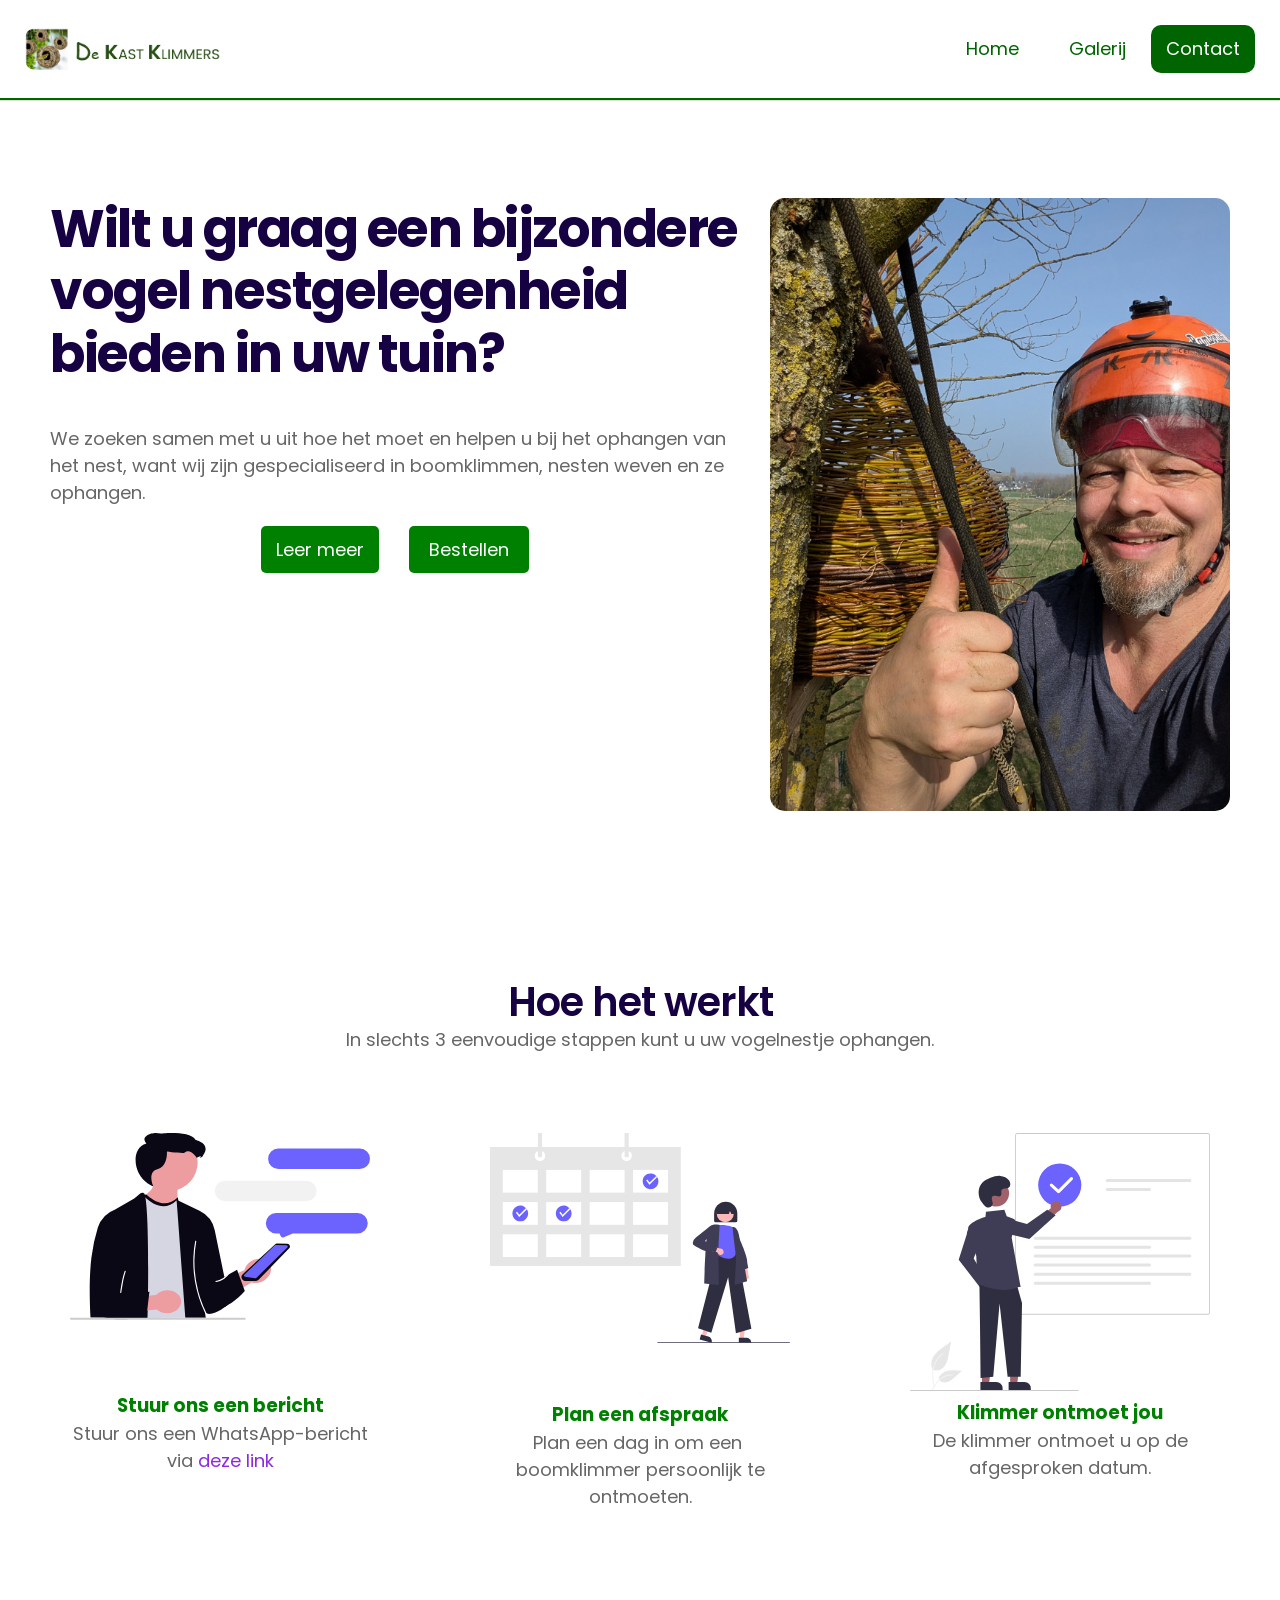
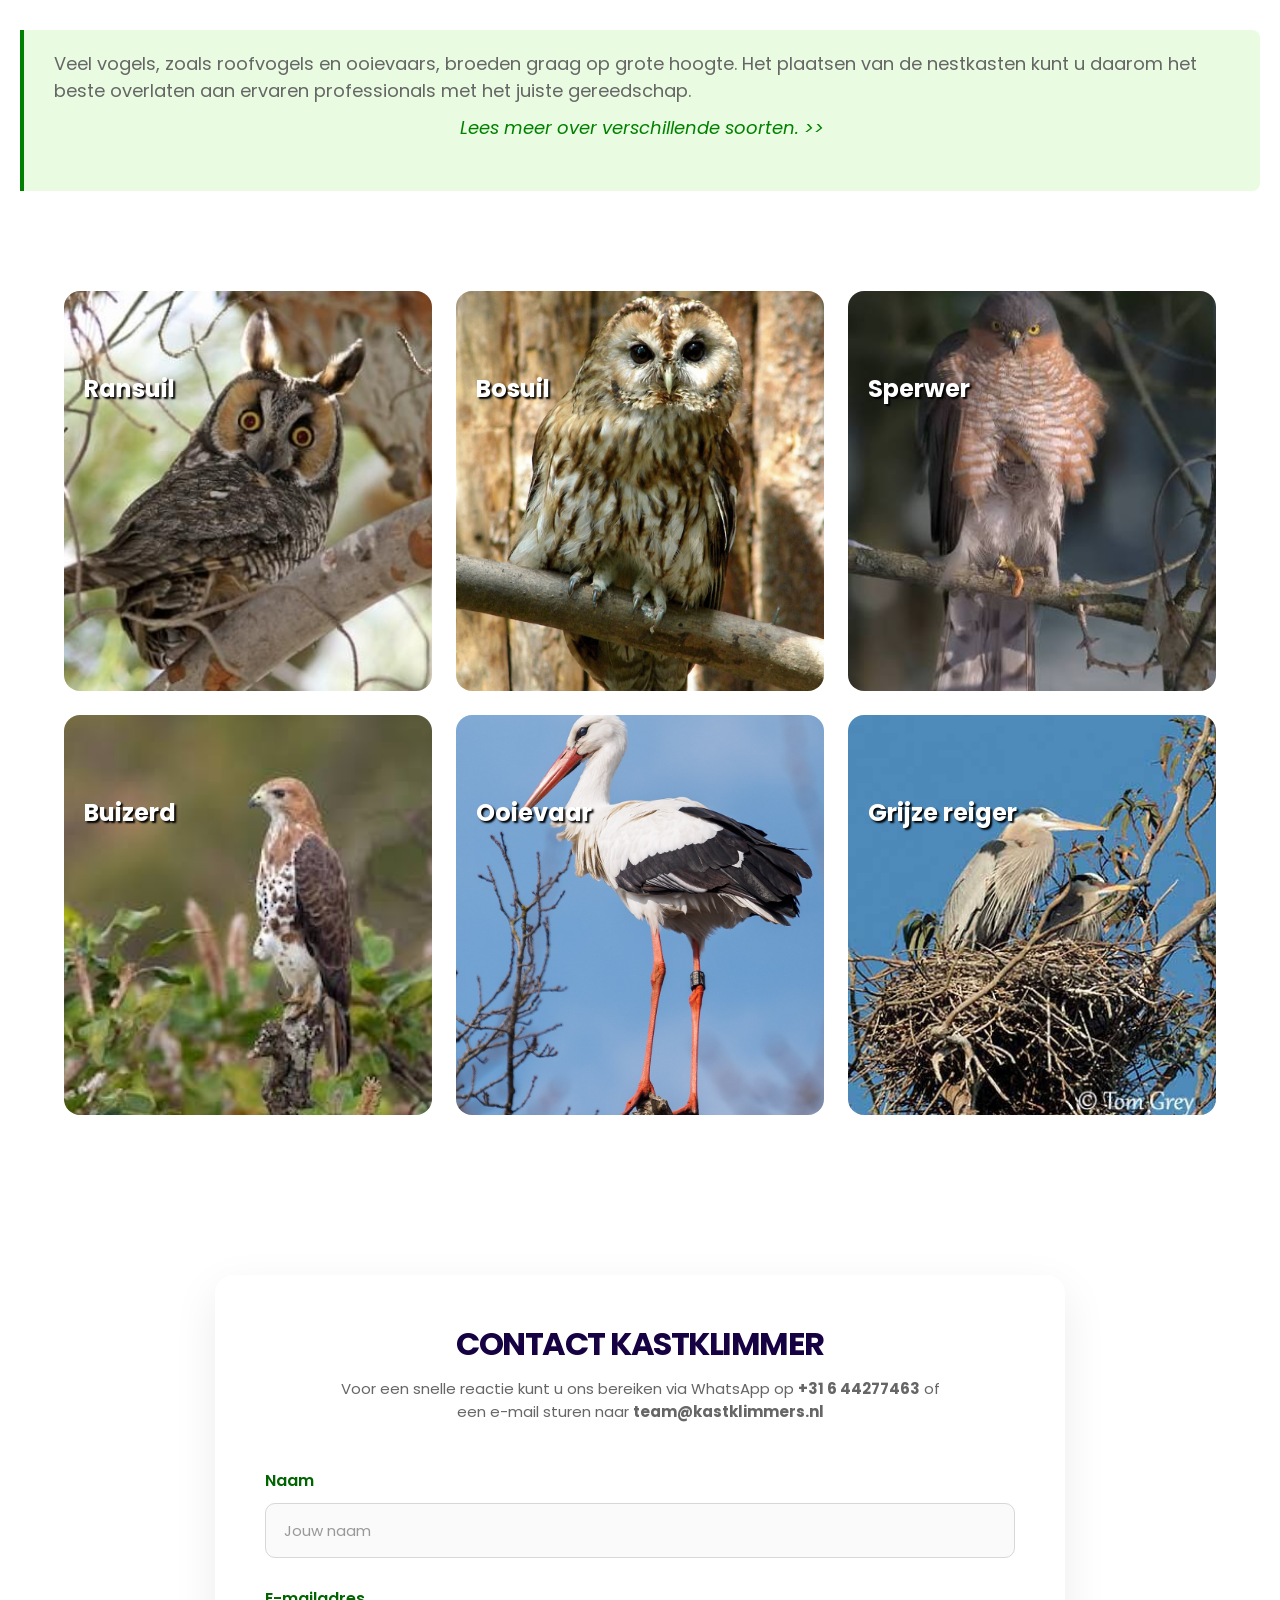
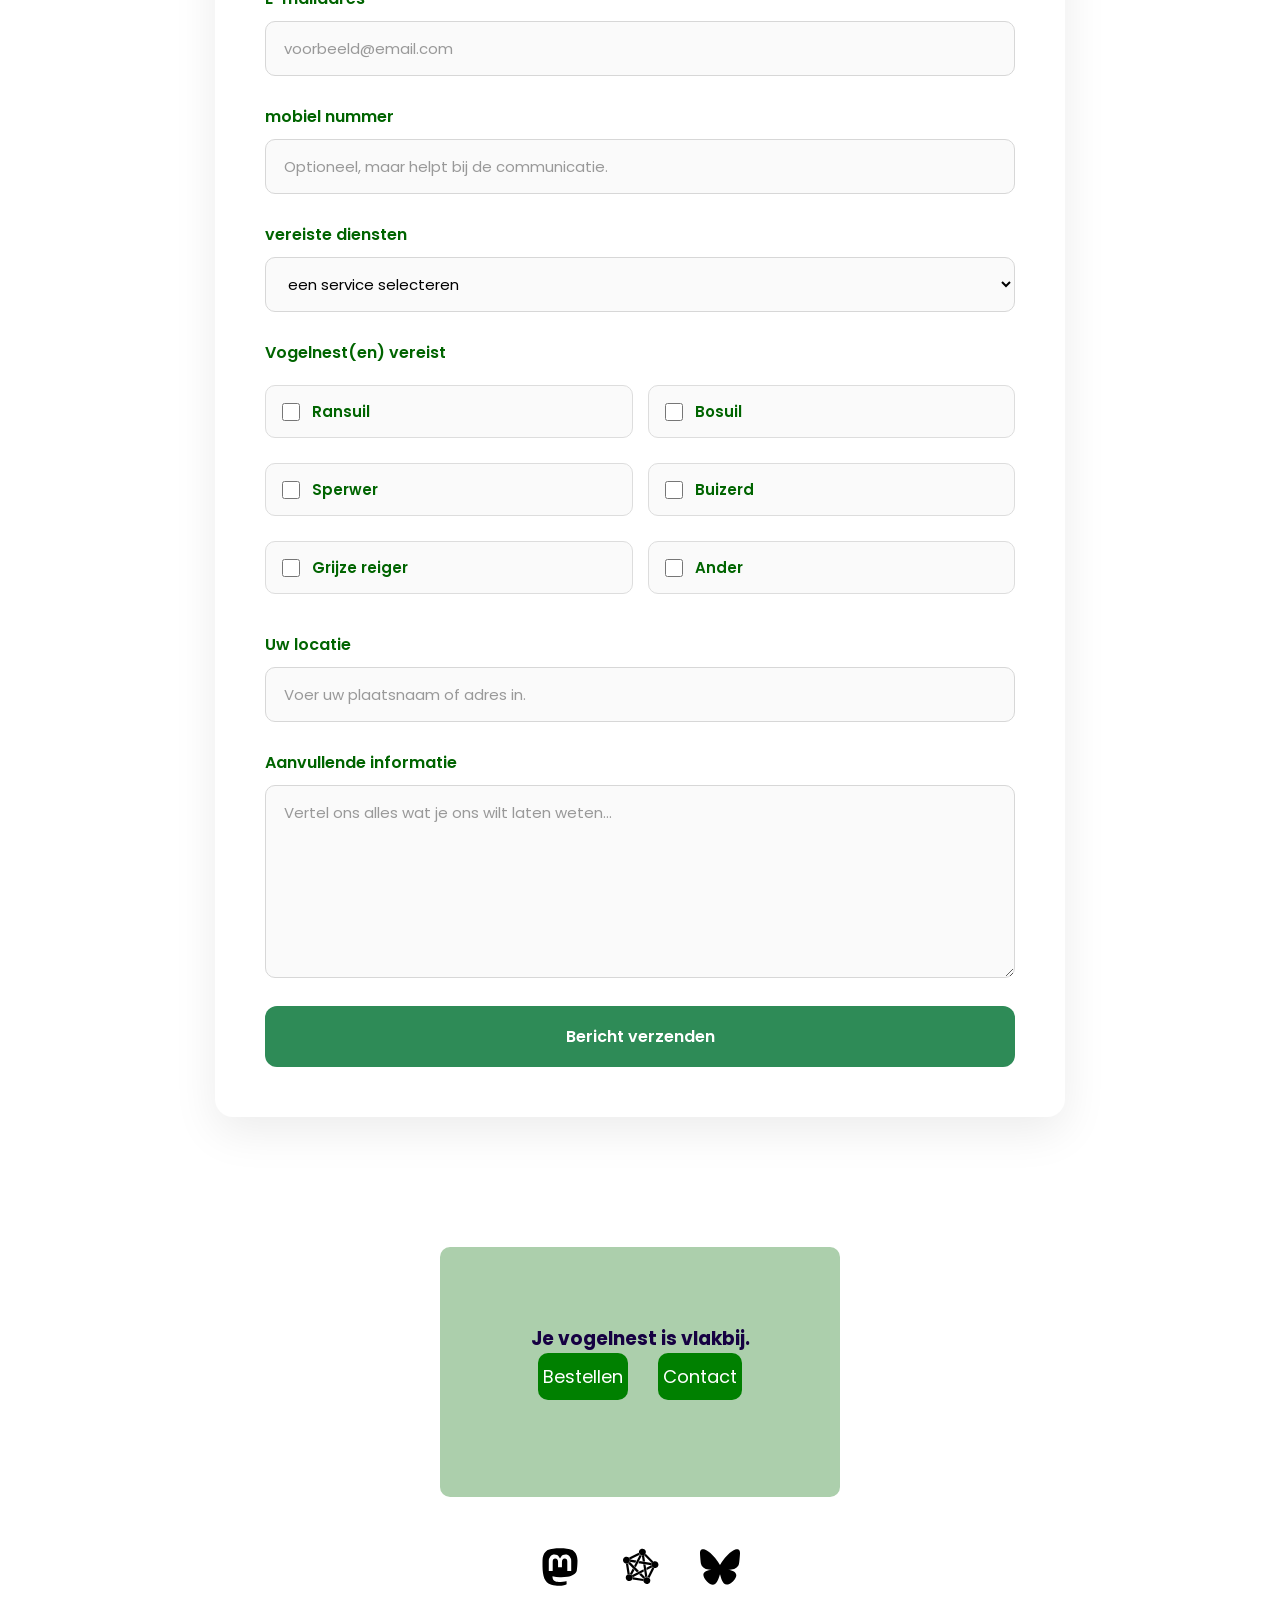
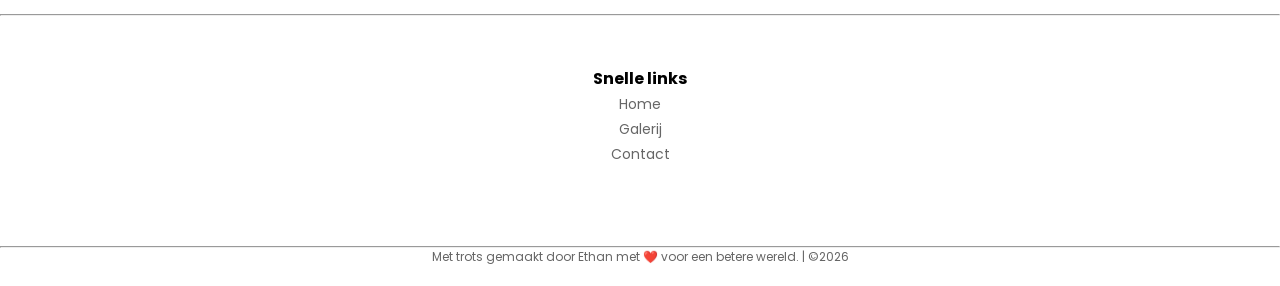
==== commit c2358cf6: "Fixed contact number Just added the correct whatsApp number and also updated the mobile to display o" ====
--- a/index.html
+++ b/index.html
@@ -74,7 +74,7 @@
             <p>
               Stuur ons een WhatsApp-bericht via
               <a
-                href="https://wa.me/qr/HEBMWA3JQFJZP1"
+                href="https://wa.me/31644277463"
                 target="_blank"
                 style="color: blueviolet"
               >
@@ -220,7 +220,7 @@
 
           <p>
             Voor een snelle reactie kunt u ons bereiken via WhatsApp op
-            <strong><span class="nowrap">+31 1 23456789</span></strong> of een
+            <strong><span class="nowrap">+31 6 44277463</span></strong> of een
             e-mail sturen naar
             <strong><span class="nowrap">team@kastklimmers.nl</span></strong>
           </p>
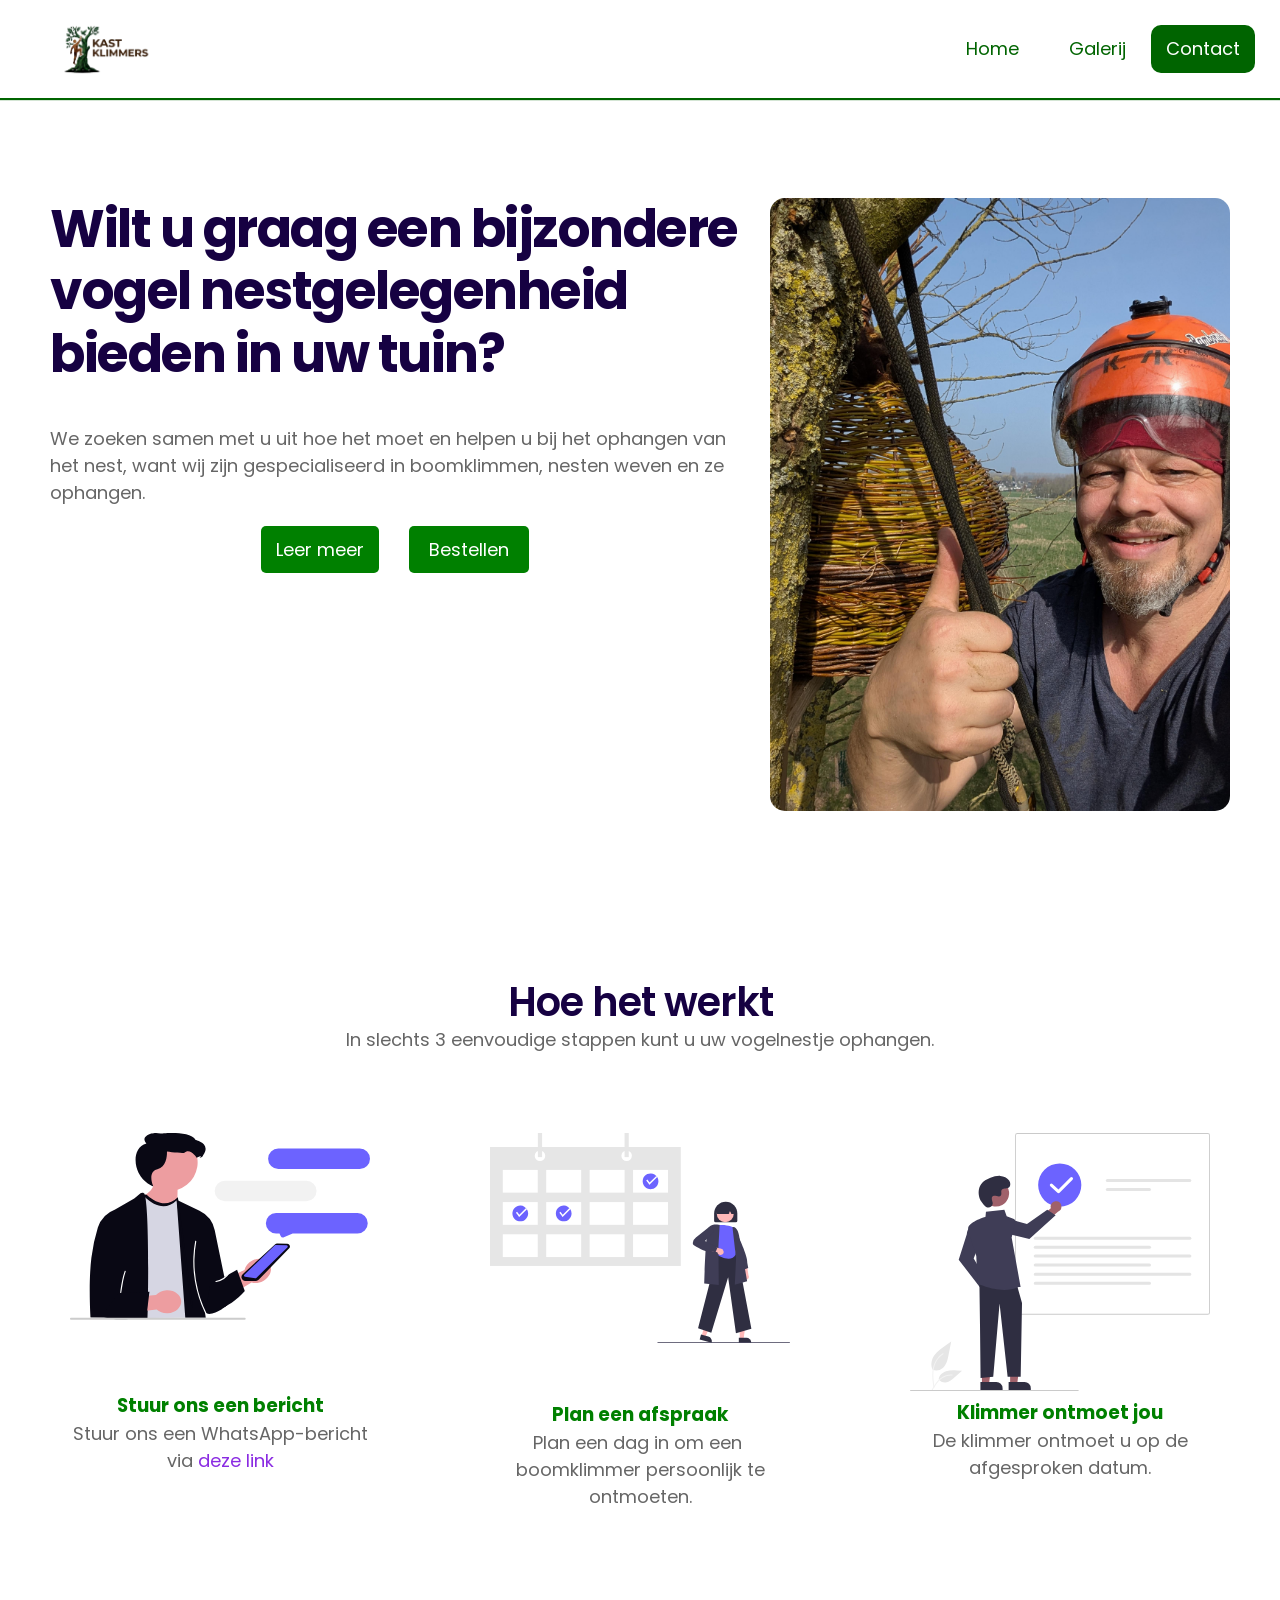
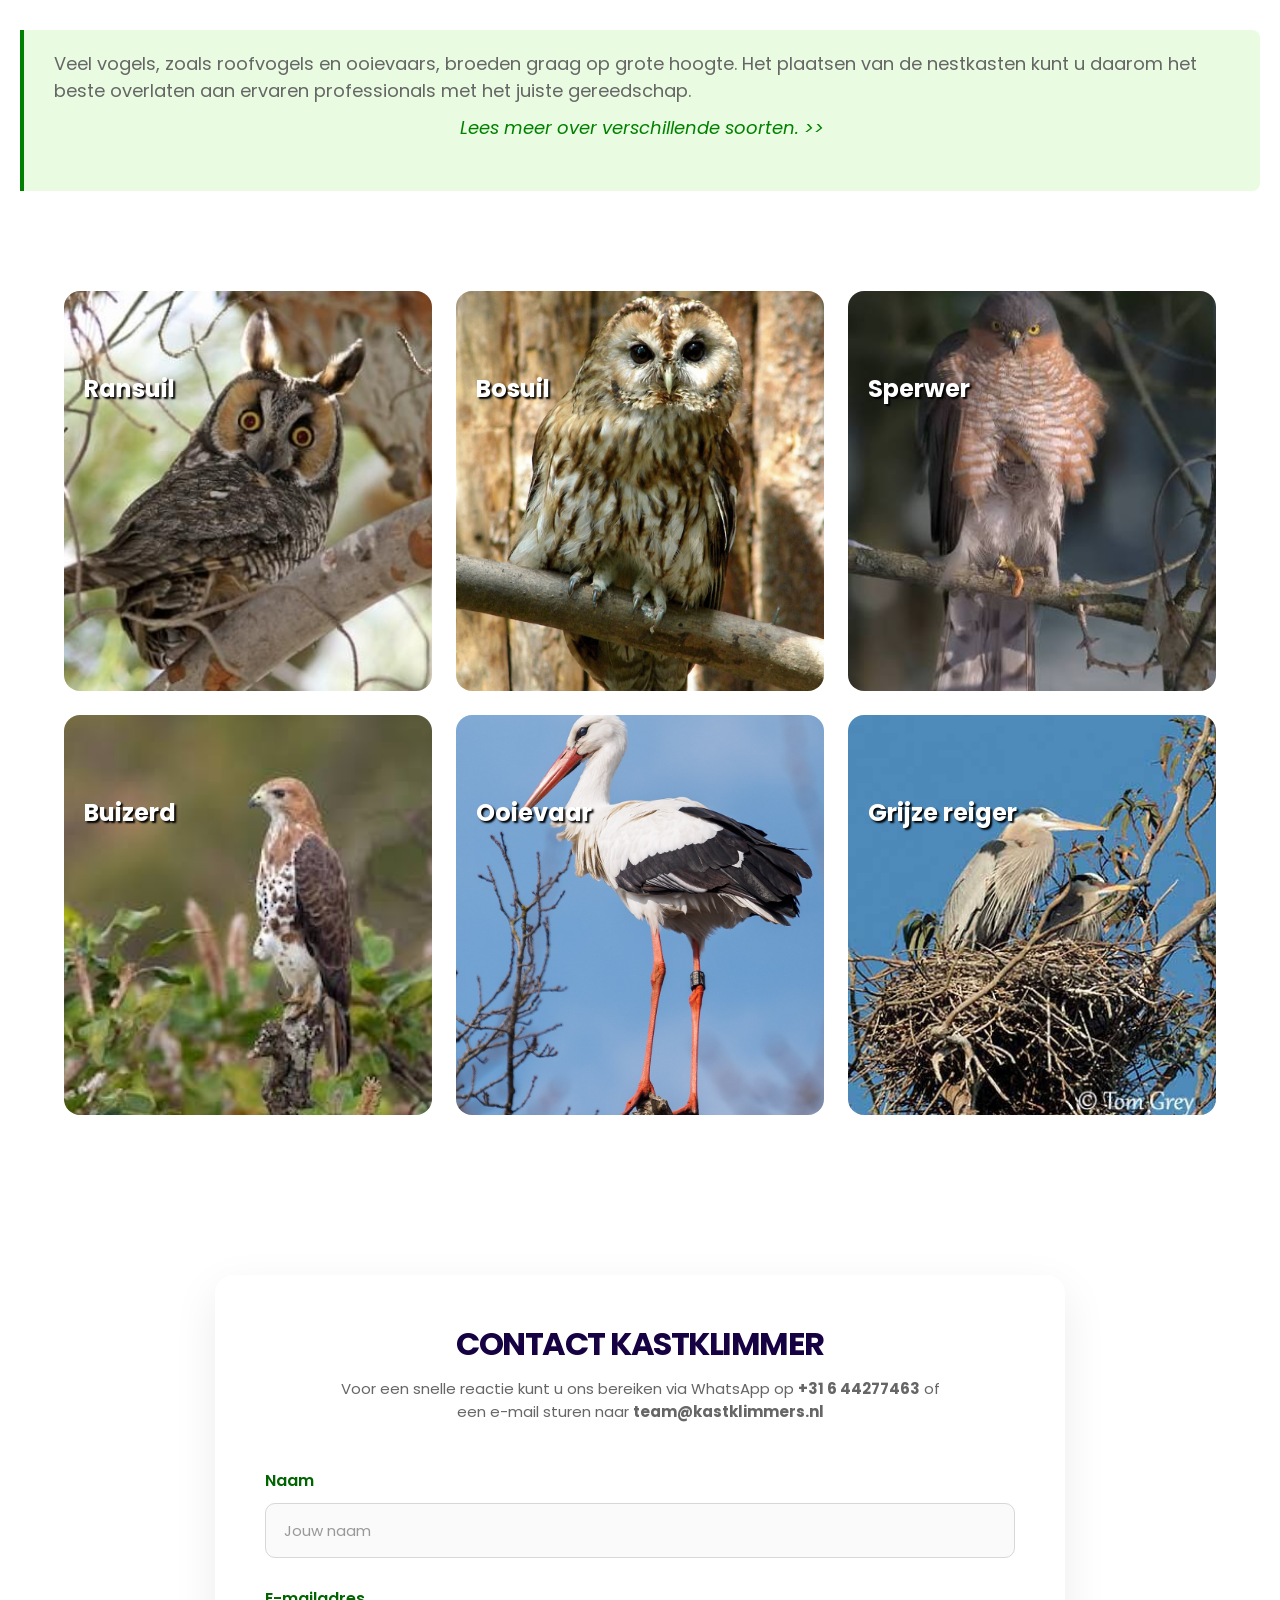
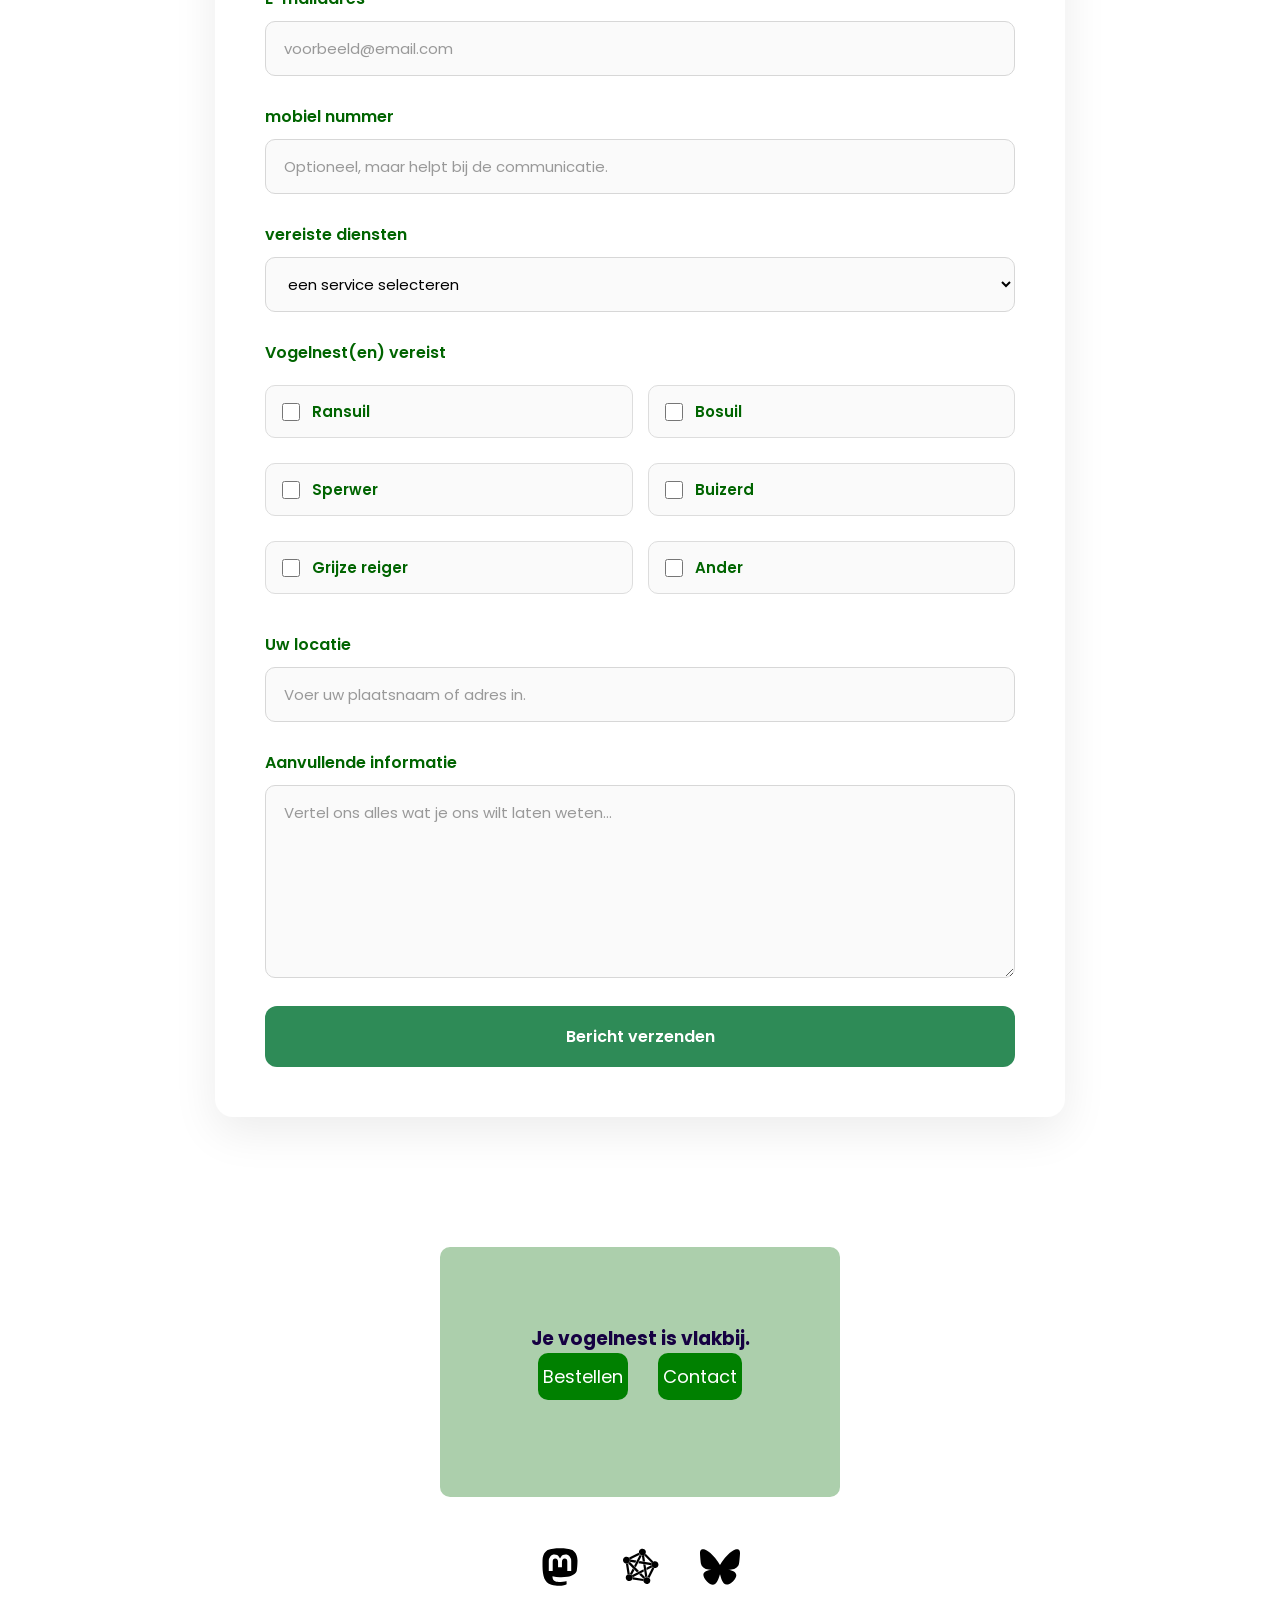
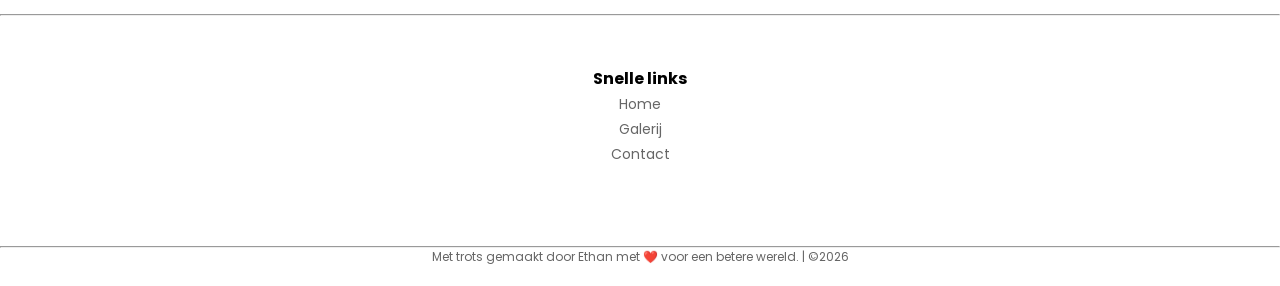
==== commit 9bfceff3: "Got rid off extension names -got rid of the extension names, -also added the right social media hand" ====
--- a/index.html
+++ b/index.html
@@ -17,7 +17,9 @@
   <body>
     <header class="header">
       <div class="logo">
-        <a href="#"><img src="assets/icons/logo.png" alt="" /></a>
+        <a href=""
+          ><img src="assets/icons/logo.png" alt="KastKlimmers logo"
+        /></a>
       </div>
 
       <div class="navigation">
@@ -25,8 +27,8 @@
         <div class="hamburger"></div>
 
         <ul class="menu">
-          <li><a href="#">Home</a></li>
-          <li><a href="gallery.html">Galerij</a></li>
+          <li><a href="https://kastklimmers.nl">Home</a></li>
+          <li><a href="/gallery/">Galerij</a></li>
           <li><a class="nav-cta" href="#contact">Contact</a></li>
         </ul>
       </div>
@@ -391,13 +393,13 @@
     </div>
 
     <div class="socials">
-      <a target="_blank" href="https://mas.to/@iwein"
+      <a rel="me" target="_blank" href="https://mastodon.nl/@kastklimmers"
         ><img src="assets/icons/logo-mastodon.svg" alt="Mastodon"
       /></a>
-      <a target="_blank" href="https://mas.to/@iwein"
+      <a target="_blank" href="https://mastodon.nl/@kastklimmers"
         ><img src="assets/icons/fedi-logo.svg" alt="fedi-logo"
       /></a>
-      <a target="_blank" href="https://mas.to/@iwein"
+      <a target="_blank" href="https://mastodon.nl/@kastklimmers"
         ><img src="assets/icons/logo-bluesky.svg" alt="bluesky"
       /></a>
     </div>
@@ -407,8 +409,8 @@
       <div class="upper-footer">
         <h4>Snelle links</h4>
         <ul>
-          <li><a href="#">Home</a></li>
-          <li><a href="gallery.html">Galerij</a></li>
+          <li><a href="https://kastklimmers.nl">Home</a></li>
+          <li><a href="/gallery/">Galerij</a></li>
           <li><a href="#contact">Contact</a></li>
         </ul>
       </div>
--- a/assets/css/styles.css
+++ b/assets/css/styles.css
@@ -61,8 +61,7 @@
 
 .logo img {
     display: block;
-    width: 200px;
-    border-radius: 10px;
+    width: 160px;
 }
 
 .navigation {
@@ -649,9 +648,12 @@
 
 /* Responsive */
 @media (max-width: 1020px){
+    .logo img {
+        width: 120px;
+    }
 
     main {
-    margin-bottom: 400px;
+        margin-bottom: 400px;
     }
 
     .home-section {
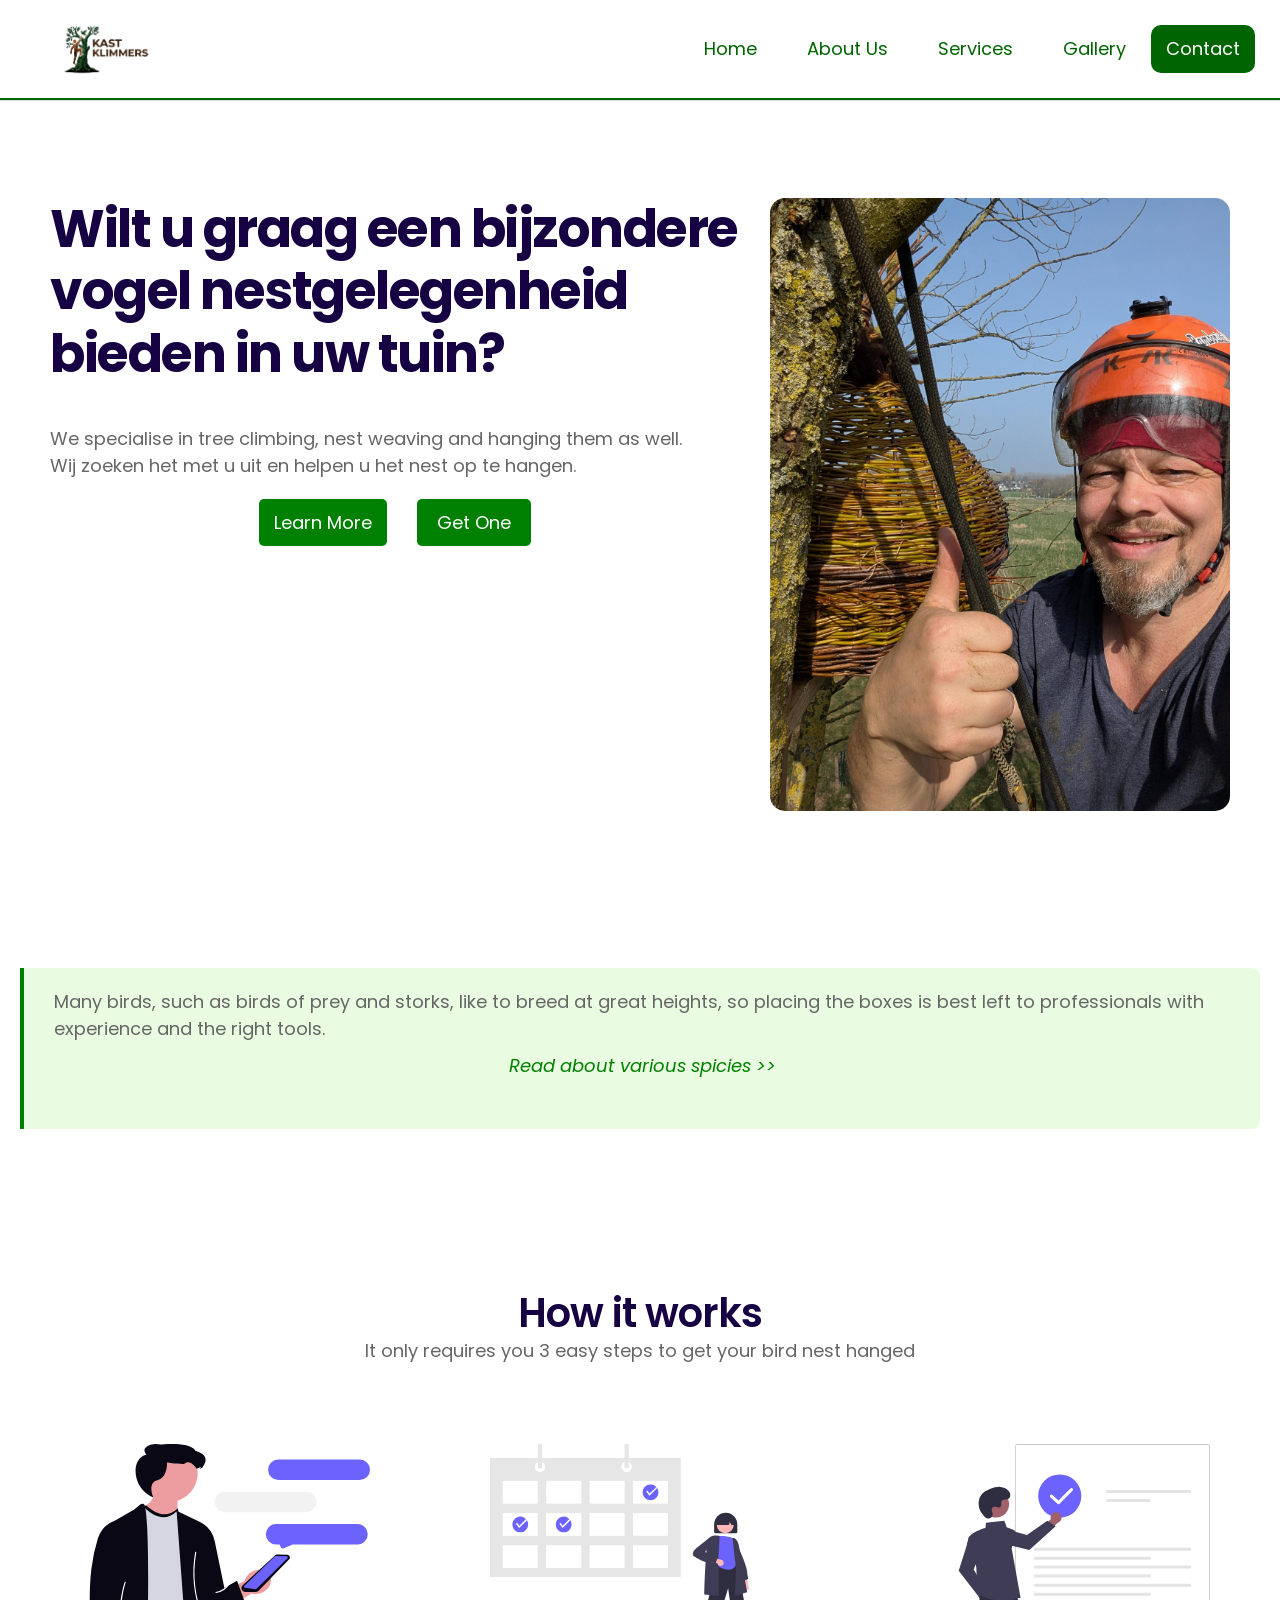
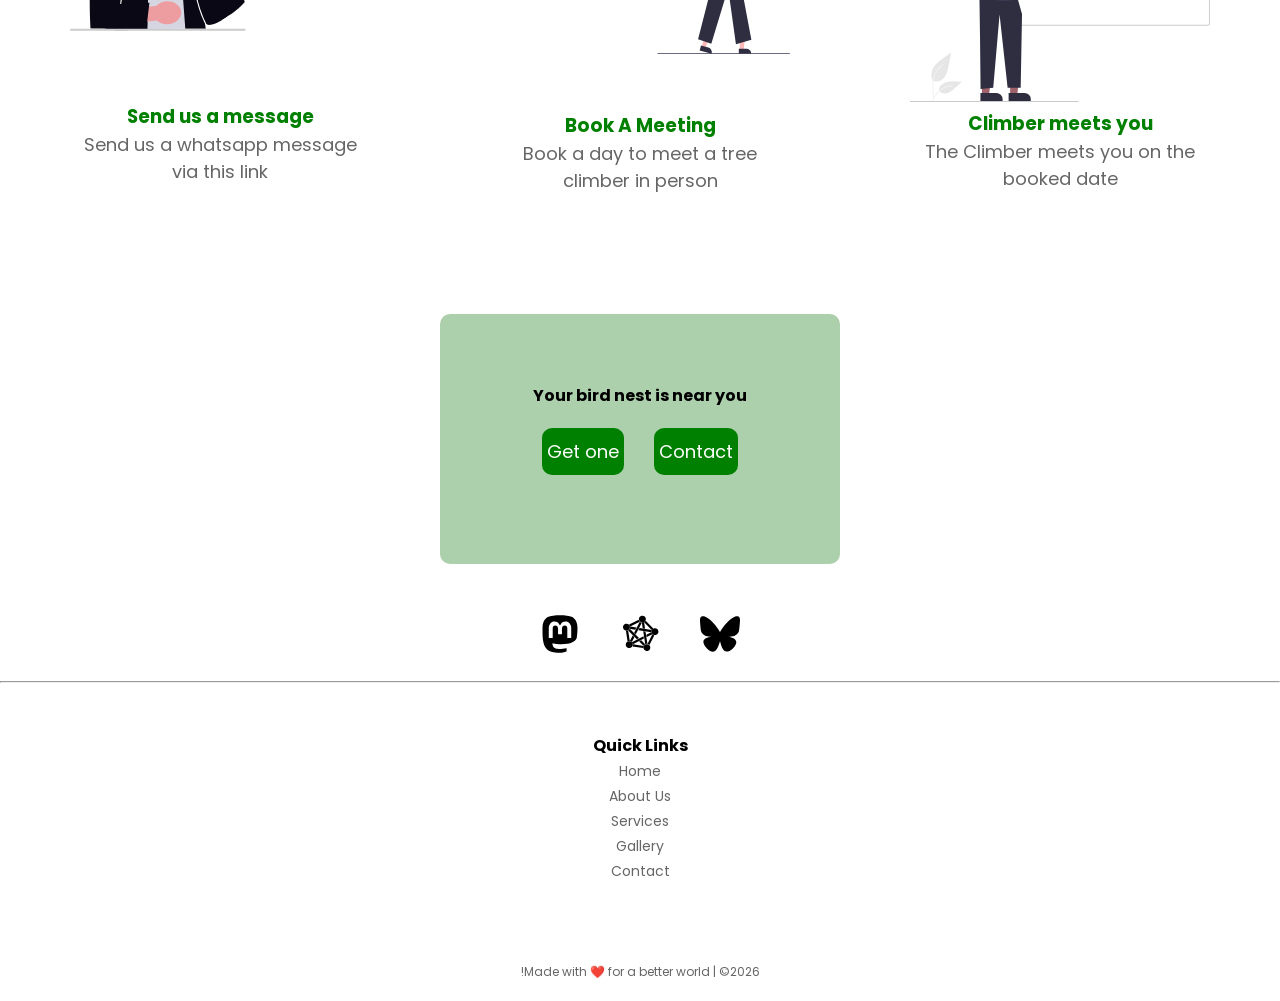
==== commit 3cd3b03b: "added some puncuation" ====
--- a/index.html
+++ b/index.html
@@ -1,5 +1,5 @@
 <!doctype html>
-<html lang="nl">
+<html lang="en">
   <head>
     <meta charset="UTF-8" />
     <meta name="viewport" content="width=device-width, initial-scale=1.0" />
@@ -11,15 +11,13 @@
       href="https://fonts.googleapis.com/css2?family=Google+Sans+Code:ital,wght,MONO@0,300..800,1;1,300..800,1&family=Inter:ital,opsz,wght@0,14..32,100..900;1,14..32,100..900&family=Poppins:ital,wght@0,100;0,200;0,300;0,400;0,500;0,600;0,700;0,800;0,900;1,100;1,200;1,300;1,400;1,500;1,600;1,700;1,800;1,900&display=swap"
       rel="stylesheet"
     />
-    <title>Home | KastKlimmers</title>
+    <title>KastKlimmers</title>
   </head>
 
   <body>
     <header class="header">
       <div class="logo">
-        <a href=""
-          ><img src="assets/icons/logo.png" alt="KastKlimmers logo"
-        /></a>
+        <a href="#"><img src="assets/icons/logo.png" alt=""></a>
       </div>
 
       <div class="navigation">
@@ -27,379 +25,108 @@
         <div class="hamburger"></div>
 
         <ul class="menu">
-          <li><a href="https://kastklimmers.nl">Home</a></li>
-          <li><a href="/gallery/">Galerij</a></li>
-          <li><a class="nav-cta" href="#contact">Contact</a></li>
+          <li><a href="#">Home</a></li>
+          <li><a href="about.html">About Us</a></li>
+          <li><a href="services.html">Services</a></li>
+          <li><a href="gallery.html">Gallery</a></li>
+          <li><a class="nav-cta" href="contact.html">Contact</a></li>
         </ul>
       </div>
     </header>
 
-    <section class="home-section">
-      <div class="welcome-text">
-        <h1>
-          Wilt u graag een bijzondere vogel nestgelegenheid bieden in uw tuin?
-        </h1>
+      <section class="home-section">
+        <div class="welcome-text">
+          <h1>
+            Wilt u graag een bijzondere vogel nestgelegenheid bieden in uw tuin?
+          </h1>
+          <p>
+            We specialise in tree climbing, nest weaving and hanging them as
+            well. <br />
+            Wij zoeken het met u uit en helpen u het nest op te hangen.
+          </p>
+          <ul>
+            <li>
+              <a href="#hero-section">Learn More</a>
+            </li>
+            <li>
+              <a class="cta" href="#">Get One</a>
+            </li>
+          </ul>
+        </div>
+
+        <div class="hero-img">
+          <img
+            src="assets/images/hero-img.jpg"
+            alt="Monkey giving thumbs up next to the basket nest"
+          />
+        </div>
+      </section>
+    </header>
+
+    <!-- Why need one -->
+    <div class="need">
+      <blockquote>
         <p>
-          We zoeken samen met u uit hoe het moet en helpen u bij het ophangen
-          van het nest, want wij zijn gespecialiseerd in boomklimmen, nesten
-          weven en ze ophangen.
+          Many birds, such as birds of prey and storks, like to breed at great
+          heights, so placing the boxes is best left to professionals with
+          experience and the right tools. <br />
+          <a href="#"><em>Read about various spicies &gt;&gt;</em></a>
         </p>
-        <ul>
-          <li>
-            <a href="#hero-section">Leer meer</a>
-          </li>
-          <li>
-            <a class="cta" href="#contact">Bestellen</a>
-          </li>
-        </ul>
-      </div>
-
-      <div class="hero-img">
-        <img
-          src="assets/images/hero-img.jpg"
-          alt="Monkey giving thumbs up next to the basket nest"
-        />
-      </div>
-    </section>
+      </blockquote>
+    </div>
 
     <main>
-      <section class="hero-section">
+      <section class="hero-section" id="hero-section">
         <div class="text">
-          <h2 id="hero-section">Hoe het werkt</h2>
-          <p>In slechts 3 eenvoudige stappen kunt u uw vogelnestje ophangen.</p>
+          <h2>How it works</h2>
+          <p>It only requires you 3 easy steps to get your bird nest hanged</p>
         </div>
 
         <div class="steps">
           <div class="steps-card" id="card-1">
             <img src="assets/images/message-sent.svg" alt="Send us a message" />
-            <h3>Stuur ons een bericht</h3>
+            <h3>Send us a message</h3>
             <p>
-              Stuur ons een WhatsApp-bericht via
-              <a
-                href="https://wa.me/31644277463"
-                target="_blank"
-                style="color: blueviolet"
-              >
-                deze link</a
-              >
+              Send us a whatsapp message via
+              <a href="#">this link</a>
             </p>
           </div>
 
           <div class="steps-card" id="card-2">
             <img src="assets/images/calendar.svg" alt="Book a Call" />
-            <h3>Plan een afspraak</h3>
-            <p>
-              Plan een dag in om een ​​boomklimmer persoonlijk te ontmoeten.
-            </p>
+            <h3>Book A Meeting</h3>
+            <p>Book a day to meet a tree climber in person</p>
           </div>
 
           <div class="steps-card" id="card-3">
             <img src="assets/images/done.svg" alt="Done" />
-            <h3>Klimmer ontmoet jou</h3>
-            <p>De klimmer ontmoet u op de afgesproken datum.</p>
+            <h3>Climber meets you</h3>
+            <p>The Climber meets you on the booked date</p>
           </div>
         </div>
       </section>
     </main>
 
-    <!-- Why need one -->
-    <div class="need">
-      <blockquote>
-        <p>
-          Veel vogels, zoals roofvogels en ooievaars, broeden graag op grote
-          hoogte. Het plaatsen van de nestkasten kunt u daarom het beste
-          overlaten aan ervaren professionals met het juiste gereedschap. <br />
-          <a href="#birds"
-            ><em>Lees meer over verschillende soorten. &gt;&gt;</em></a
-          >
-        </p>
-      </blockquote>
-    </div>
-
-    <!-- About Birds -->
-    <div class="birds" id="birds">
-      <div class="bird-species">
-        <img src="assets/images/long-eared-owl.jpg" alt="Ransuil" />
-        <h3>Ransuil</h3>
-        <div class="bird-info">
-          <p><strong>Hoogte:</strong> 6–15 m</p>
-          <p>
-            <strong>Leefgebied:</strong> Landbouwgebieden, bosranden, parken,
-            moerassen, heidevelden en naaldbossen.
-          </p>
-          <p>
-            <strong>Belangrijkheid: </strong>Ultieme natuurlijke
-            ongediertebestrijding voor uw tuin.
-          </p>
-        </div>
-      </div>
-
-      <div class="bird-species">
-        <img src="assets/images/bosuil.jpg" alt="Bosuil" />
-        <h3>Bosuil</h3>
-        <div class="bird-info">
-          <p><strong>Hoogte:</strong> 7–15 m</p>
-          <p>
-            <strong>Leefgebied:</strong> Landbouwgebieden, graslanden, savannes
-            en struikgewassen.
-          </p>
-          <p>
-            <strong>Belangrijkheid: </strong>Ultieme natuurlijke
-            ongediertebestrijding voor uw tuin.
-          </p>
-        </div>
-      </div>
-
-      <div class="bird-species">
-        <img src="assets/images/sperwer.jpg" alt="Sperwer" />
-        <h3>Sperwer</h3>
-        <div class="bird-info">
-          <p><strong>Hoogte:</strong> 6–13 m</p>
-          <p>
-            <strong>Leefgebied:</strong> bossen, wouden, landbouwgronden en
-            stedelijke gebieden met beboste gedeelten.
-          </p>
-          <p>
-            <strong>Belangrijkheid: </strong>Ultieme natuurlijke
-            ongediertebestrijding voor uw tuin.
-          </p>
-        </div>
-      </div>
-
-      <div class="bird-species">
-        <img src="assets/images/buzzard.jpg" alt="Buizerd" />
-        <h3>Buizerd</h3>
-        <div class="bird-info">
-          <p><strong>Hoogte:</strong> 15–25 m</p>
-          <p>
-            <strong>Leefgebied:</strong> bossen, open landbouwgronden, savannes
-            en bergachtige gebieden
-          </p>
-          <p>
-            <strong>Belangrijkheid: </strong>Ultieme natuurlijke
-            ongediertebestrijding voor uw tuin.
-          </p>
-        </div>
-      </div>
-
-      <div class="bird-species">
-        <img src="assets/images/ooievaar.jpg" alt="Ooievaar" />
-        <h3>Ooievaar</h3>
-        <div class="bird-info">
-          <p><strong>Hoogte:</strong> 4–6 m</p>
-          <p>
-            <strong>Leefgebied:</strong> vochtige landschappen zoals graslanden,
-            uiterwaarden en moerassen
-          </p>
-          <p>
-            <strong>Belangrijkheid: </strong>Ultieme natuurlijke
-            ongediertebestrijding voor uw tuin.
-          </p>
-        </div>
-      </div>
-
-      <div class="bird-species">
-        <img src="assets/images/grey-bird.jfif" alt="Stock" />
-        <h3>Grijze reiger</h3>
-        <div class="bird-info">
-          <p><strong>Hoogte:</strong> 20–40 m</p>
-          <p>
-            <strong>Leefgebied:</strong> ondiepe moerasgebieden, rivieren, meren
-            en kustgebieden in heel Nederland.
-          </p>
-          <p>
-            <strong>Belangrijkheid: </strong>Ultieme natuurlijke
-            ongediertebestrijding voor uw tuin.
-          </p>
-        </div>
-      </div>
-    </div>
-
-    <section class="contact-section" id="contact">
-      <div class="contact-card">
-        <div class="contact-header">
-          <h1>CONTACT KASTKLIMMER</h1>
-
-          <p>
-            Voor een snelle reactie kunt u ons bereiken via WhatsApp op
-            <strong><span class="nowrap">+31 6 44277463</span></strong> of een
-            e-mail sturen naar
-            <strong><span class="nowrap">team@kastklimmers.nl</span></strong>
-          </p>
-        </div>
-
-        <form action="https://api.web3forms.com/submit" method="POST">
-          <input
-            type="hidden"
-            name="access_key"
-            value="c7822f60-3bed-4441-a2db-12c06ab4a8a7"
-          />
-
-          <input
-            type="hidden"
-            name="subject"
-            value="New Kastklimmers Contact Form"
-          />
-
-          <input type="hidden" name="from_name" value="Kastklimmers Website" />
-
-          <!-- Name -->
-          <div class="form-group">
-            <label for="name"> Naam </label>
-
-            <input
-              type="text"
-              id="name"
-              name="Name"
-              placeholder="Jouw naam"
-              required
-            />
-          </div>
-
-          <!-- Email -->
-          <div class="form-group">
-            <label for="email"> E-mailadres </label>
-
-            <input
-              type="email"
-              id="email"
-              name="Email"
-              placeholder="voorbeeld@email.com"
-              required
-            />
-          </div>
-
-          <!-- Mobile -->
-          <div class="form-group">
-            <label for="phone"> mobiel nummer </label>
-
-            <input
-              type="tel"
-              id="phone"
-              name="Mobile"
-              placeholder="Optioneel, maar helpt bij de communicatie."
-              required
-            />
-          </div>
-
-          <!-- Services -->
-          <div class="form-group">
-            <label for="service"> vereiste diensten </label>
-
-            <select id="service" name="Service" required>
-              <option value="">een service selecteren</option>
-              <option>Installatie van vogelnesten</option>
-              <option>Nestweven</option>
-              <option>Algemene consultatie</option>
-              <option>Ander</option>
-            </select>
-          </div>
-
-          <!-- Bird Nests -->
-          <div class="form-group">
-            <label>Vogelnest(en) vereist</label>
-
-            <div class="checkbox-grid">
-              <label class="check-item">
-                <input type="checkbox" name="Bird Nests[]" value="Koolmees" />
-
-                <span>Ransuil</span>
-              </label>
-
-              <label class="check-item">
-                <input
-                  type="checkbox"
-                  name="Bird Nests[]"
-                  value="House Sparrow (Huismus)"
-                />
-
-                <span>Bosuil</span>
-              </label>
-
-              <label class="check-item">
-                <input
-                  type="checkbox"
-                  name="Bird Nests[]"
-                  value="Barn Owl (Kerkuil)"
-                />
-
-                <span>Sperwer</span>
-              </label>
-
-              <label class="check-item">
-                <input
-                  type="checkbox"
-                  name="Bird Nests[]"
-                  value="European Starling (Spreeuw)"
-                />
-
-                <span>Buizerd</span>
-              </label>
-
-              <label class="check-item">
-                <input type="checkbox" name="Bird Nests[]" value="Storks" />
-
-                <span>Grijze reiger</span>
-              </label>
-
-              <label class="check-item">
-                <input type="checkbox" name="Bird Nests[]" value="Other" />
-
-                <span>Ander</span>
-              </label>
-            </div>
-          </div>
-
-          <!-- Location -->
-          <div class="form-group">
-            <label for="location">Uw locatie</label>
-
-            <input
-              type="text"
-              id="location"
-              name="Location"
-              placeholder="Voer uw plaatsnaam of adres in."
-              required
-            />
-          </div>
-
-          <!-- Message -->
-          <div class="form-group">
-            <label for="message"> Aanvullende informatie </label>
-
-            <textarea
-              id="message"
-              name="Message"
-              rows="7"
-              placeholder="Vertel ons alles wat je ons wilt laten weten..."
-            ></textarea>
-          </div>
-
-          <button class="submit-btn" type="submit">Bericht verzenden</button>
-        </form>
-      </div>
-    </section>
-
     <div class="last-card" id="last-card">
       <div class="cta-card">
-        <h3>Je vogelnest is vlakbij.</h3>
+        <h4>Your bird nest is near you</h4>
         <ul>
           <li>
-            <a class="primary-btn" href="#hero-section">Bestellen</a>
+            <a class="primary-btn" href="#hero-section">Get one</a>
           </li>
-          <li><a class="secondary-btn" href="#contact">Contact</a></li>
+          <li><a class="secondary-btn" href="contact.html">Contact</a></li>
         </ul>
       </div>
     </div>
 
     <div class="socials">
-      <a rel="me" target="_blank" href="https://mastodon.nl/@kastklimmers"
+      <a target="_blank" href="https://mas.to/@iwein"
         ><img src="assets/icons/logo-mastodon.svg" alt="Mastodon"
       /></a>
-      <a target="_blank" href="https://mastodon.nl/@kastklimmers"
+      <a target="_blank" href="https://mas.to/@iwein"
         ><img src="assets/icons/fedi-logo.svg" alt="fedi-logo"
       /></a>
-      <a target="_blank" href="https://mastodon.nl/@kastklimmers"
+      <a target="_blank" href="https://mas.to/@iwein"
         ><img src="assets/icons/logo-bluesky.svg" alt="bluesky"
       /></a>
     </div>
@@ -407,17 +134,16 @@
 
     <footer>
       <div class="upper-footer">
-        <h4>Snelle links</h4>
+        <h4>Quick Links</h4>
         <ul>
-          <li><a href="https://kastklimmers.nl">Home</a></li>
-          <li><a href="/gallery/">Galerij</a></li>
-          <li><a href="#contact">Contact</a></li>
+          <li><a href="#">Home</a></li>
+          <li><a href="about.html">About Us</a></li>
+          <li><a href="services.html">Services</a></li>
+          <li><a href="gallery.html">Gallery</a></li>
+          <li><a href="contact.html">Contact</a></li>
         </ul>
       </div>
-      <hr />
-      <p>
-        Met trots gemaakt door Ethan met ❤️ voor een betere wereld. | &copy;2026
-      </p>
+      <p>!Made with ❤️ for a better world | &copy;2026</p>
     </footer>
     <script src="assets/javascript/app.js"></script>
   </body>
--- a/assets/css/styles.css
+++ b/assets/css/styles.css
@@ -1,4 +1,4 @@
-*{
+* {
     box-sizing: border-box;
     list-style: none;
     text-decoration: none;
@@ -28,13 +28,16 @@
     letter-spacing: -1px;
 }
 
-h1, h2, h3 {
+h1,
+h2,
+h3 {
     /* font-weight: 800; */
     color: rgb(22, 1, 66);
 }
 
-p, a {
-    color:#666;
+p,
+a {
+    color: #666;
     font-size: 18px;
     font-weight: 400;
     line-height: 1.5;
@@ -159,25 +162,25 @@
     display: none;
 }
 
-.navigation input:checked ~ .hamburger {
+.navigation input:checked~.hamburger {
     background: transparent;
 }
 
-.navigation input:checked ~ .hamburger:before {
+.navigation input:checked~.hamburger:before {
     top: 0;
     transform: rotate(-45deg);
     width: 30px;
 }
 
-.navigation input:checked ~ .hamburger:after {
+.navigation input:checked~.hamburger:after {
     top: 0;
     transform: rotate(45deg);
     width: 30px;
 }
 
-.navigation input:checked ~ .menu {
+.navigation input:checked~.menu {
     right: 0;
-    box-shadow: -20px 0 40px rgba(0,0,0,0.3);
+    box-shadow: -20px 0 40px rgba(0, 0, 0, 0.3);
 }
 
 .home-section {
@@ -280,7 +283,7 @@
     color: green;
 }
 
-#card-3 h3{
+#card-3 h3 {
     color: green;
 }
 
@@ -315,7 +318,8 @@
     margin-bottom: 20px;
 }
 
-.cta-card .primary-btn, .secondary-btn {
+.cta-card .primary-btn,
+.secondary-btn {
     background-color: green;
     padding: 10px 5px;
     display: inline-block;
@@ -323,7 +327,8 @@
     color: white;
 }
 
-.cta-card .primary-btn:hover, .secondary-btn:hover {
+.cta-card .primary-btn:hover,
+.secondary-btn:hover {
     background-color: darkgreen;
     color: black;
 }
@@ -348,12 +353,13 @@
 }
 
 @keyframes spin {
-  from {
-    transform: rotate(0deg);
-  }
-  to {
-    transform: rotate(360deg);
-  }
+    from {
+        transform: rotate(0deg);
+    }
+
+    to {
+        transform: rotate(360deg);
+    }
 }
 
 /* Footer */
@@ -376,7 +382,7 @@
     font-weight: 700;
 }
 
-footer p{
+footer p {
     font-size: 12px;
     text-align: center;
 }
@@ -408,164 +414,164 @@
 
 /* === Contact Section === */
 .contact-section {
-    width:100%;
-    padding:80px 20px;
-    display:flex;
-    justify-content:center;
-    align-items:center;
+    width: 100%;
+    padding: 80px 20px;
+    display: flex;
+    justify-content: center;
+    align-items: center;
 }
 
 .contact-card {
-    width:100%;
-    max-width:850px;
-    background:#fff;
-    padding:50px;
-    border-radius:18px;
+    width: 100%;
+    max-width: 850px;
+    background: #fff;
+    padding: 50px;
+    border-radius: 18px;
     box-shadow:
-        0 15px 45px rgba(0,0,0,.08);
+        0 15px 45px rgba(0, 0, 0, .08);
 }
 
 .contact-header {
-    text-align:center;
-    margin-bottom:45px;
+    text-align: center;
+    margin-bottom: 45px;
 }
 
 .contact-header h1 {
-    font-size:2rem;
+    font-size: 2rem;
     color: rgb(22, 1, 66);
-    margin-bottom:15px;
+    margin-bottom: 15px;
 }
 
 .contact-header p {
-    color:#666;
-    font-size:15px;
-    max-width:600px;
-    margin:auto;
+    color: #666;
+    font-size: 15px;
+    max-width: 600px;
+    margin: auto;
 }
 
 .nowrap {
-  white-space: nowrap;
+    white-space: nowrap;
 }
 
 
 form {
-    display:flex;
-    flex-direction:column;
-    gap:28px;
+    display: flex;
+    flex-direction: column;
+    gap: 28px;
 }
 
 .form-group {
-    display:flex;
-    flex-direction:column;
+    display: flex;
+    flex-direction: column;
 }
 
 label {
-    font-weight:600;
-    margin-bottom:10px;
+    font-weight: 600;
+    margin-bottom: 10px;
     color: darkgreen;
 }
 
 input,
 select,
 textarea {
-    width:100%;
-    padding:15px 18px;
-    border:1px solid #d7d7d7;
-    border-radius:10px;
-    font-size:15px;
-    font-family:'Poppins',sans-serif;
-    background:#fafafa;
-    transition:.3s;
+    width: 100%;
+    padding: 15px 18px;
+    border: 1px solid #d7d7d7;
+    border-radius: 10px;
+    font-size: 15px;
+    font-family: 'Poppins', sans-serif;
+    background: #fafafa;
+    transition: .3s;
 }
 
 input:focus,
 select:focus,
 textarea:focus {
-    outline:none;
-    border-color:#2E8B57;
-    background:#fff;
+    outline: none;
+    border-color: #2E8B57;
+    background: #fff;
     box-shadow:
-    0 0 0 4px rgba(46,139,87,.15);
+        0 0 0 4px rgba(46, 139, 87, .15);
 }
 
 textarea {
-    resize:vertical;
-    min-height:170px;
+    resize: vertical;
+    min-height: 170px;
 }
 
 .checkbox-grid {
-    display:grid;
-    grid-template-columns:repeat(2,1fr);
-    gap:15px;
-    margin-top:10px;
+    display: grid;
+    grid-template-columns: repeat(2, 1fr);
+    gap: 15px;
+    margin-top: 10px;
 }
 
 .check-item {
-    display:flex;
-    align-items:center;
-    gap:12px;
-    padding:14px 16px;
-    border:1px solid #ddd;
-    border-radius:10px;
-    cursor:pointer;
-    transition:.25s;
-    background:#fafafa;
+    display: flex;
+    align-items: center;
+    gap: 12px;
+    padding: 14px 16px;
+    border: 1px solid #ddd;
+    border-radius: 10px;
+    cursor: pointer;
+    transition: .25s;
+    background: #fafafa;
 }
 
 .check-item:hover {
-    background:#eef8f1;
-    border-color:#2E8B57;
+    background: #eef8f1;
+    border-color: #2E8B57;
 }
 
 .check-item input {
-    width:18px;
-    height:18px;
-    accent-color:#2E8B57;
-    cursor:pointer;
+    width: 18px;
+    height: 18px;
+    accent-color: #2E8B57;
+    cursor: pointer;
 }
 
 .check-item span {
-    font-size:15px;
+    font-size: 15px;
 }
 
 .submit-btn {
-    border:none;
-    background:#2E8B57;
-    color:#fff;
-    padding:18px;
-    font-size:16px;
-    font-weight:600;
-    border-radius:12px;
-    cursor:pointer;
-    transition:.3s;
+    border: none;
+    background: #2E8B57;
+    color: #fff;
+    padding: 18px;
+    font-size: 16px;
+    font-weight: 600;
+    border-radius: 12px;
+    cursor: pointer;
+    transition: .3s;
 }
 
 .submit-btn:hover {
-    background:#246c45;
-    transform:translateY(-2px);
+    background: #246c45;
+    transform: translateY(-2px);
     box-shadow:
-    0 12px 25px rgba(46,139,87,.30);
+        0 12px 25px rgba(46, 139, 87, .30);
 }
 
 .submit-btn:active {
-    transform:scale(.98);
+    transform: scale(.98);
 }
 
 
 
 ::placeholder {
-    color:#999;
+    color: #999;
 }
 
 /* birds */
 .birds {
-  width: 90%;
-  max-width: 1200px;
-  margin: 80px auto;
-
-  display: grid;
-  grid-template-columns: repeat(auto-fit, minmax(280px, 1fr));
-  gap: 24px;
+    width: 90%;
+    max-width: 1200px;
+    margin: 80px auto;
+
+    display: grid;
+    grid-template-columns: repeat(auto-fit, minmax(280px, 1fr));
+    gap: 24px;
 }
 
 #birds {
@@ -573,19 +579,19 @@
 }
 
 .bird-species {
-  position: relative;
-  height: 400px;
-  overflow: hidden;
-  border-radius: 16px;
-  cursor: pointer;
+    position: relative;
+    height: 400px;
+    overflow: hidden;
+    border-radius: 16px;
+    cursor: pointer;
 }
 
 .bird-species img {
-  width: 100%;
-  height: 100%;
-  object-fit: cover;
-  display: block;
-  transition: transform 0.4s ease;
+    width: 100%;
+    height: 100%;
+    object-fit: cover;
+    display: block;
+    transition: transform 0.4s ease;
 }
 
 .birds h3 {
@@ -600,54 +606,52 @@
 }
 
 .bird-info {
-  position: absolute;
-  left: 0;
-  bottom: -100%;
-  width: 100%;
-  height: 100%;
-
-  display: flex;
-  flex-direction: column;
-  justify-content: flex-end;
-
-  padding: 24px;
-  box-sizing: border-box;
-
-  background: linear-gradient(
-    to bottom,
-    rgba(0, 0, 0, 0.9),
-    rgba(0, 0, 0, 0.2)
-  );
-
-  color: #fff;
-  text-shadow: black 2px 2px;
-  transition: bottom 0.4s ease;
+    position: absolute;
+    left: 0;
+    bottom: -100%;
+    width: 100%;
+    height: 100%;
+
+    display: flex;
+    flex-direction: column;
+    justify-content: flex-end;
+
+    padding: 24px;
+    box-sizing: border-box;
+
+    background: linear-gradient(to bottom,
+            rgba(0, 0, 0, 0.9),
+            rgba(0, 0, 0, 0.2));
+
+    color: #fff;
+    text-shadow: black 2px 2px;
+    transition: bottom 0.4s ease;
 }
 
 .bird-info h3 {
-  margin-bottom: 12px;
-  font-size: 28px;
+    margin-bottom: 12px;
+    font-size: 28px;
 }
 
 .bird-info p {
-  margin-bottom: 12px;
-  line-height: 1.5;
-  font-size: 16px;
-  color: white;
+    margin-bottom: 12px;
+    line-height: 1.5;
+    font-size: 16px;
+    color: white;
 }
 
 .bird-species:hover .bird-info {
-  bottom: 0;
-  align-content: center;
+    bottom: 0;
+    align-content: center;
 }
 
 .bird-species:hover img {
-  transform: scale(1.1);
+    transform: scale(1.1);
 }
 
 
 /* Responsive */
-@media (max-width: 1020px){
+@media (max-width: 1020px) {
     .logo img {
         width: 120px;
     }
@@ -663,7 +667,7 @@
     h1 {
         font-size: 35px;
     }
-        
+
     .need {
         margin-top: 0px;
     }
@@ -678,15 +682,15 @@
     }
 
     #card-2 h3 {
-    padding-top: 20px;
+        padding-top: 20px;
     }
 
     #card-1 h3 {
-    padding-top: 20px;
-    }
-
-    #card-3 h3{
-    padding-top: 20px;
+        padding-top: 20px;
+    }
+
+    #card-3 h3 {
+        padding-top: 20px;
     }
 
     .gallery-images {
@@ -694,7 +698,7 @@
     }
 
     .form-container {
-    margin-bottom: 200px;
+        margin-bottom: 200px;
     }
 }
 
@@ -714,7 +718,7 @@
     }
 
     .steps-card {
-    max-width: 200px;
+        max-width: 200px;
     }
 }
 
@@ -732,32 +736,33 @@
     }
 
     .contact-card {
-        padding:30px 22px;
+        padding: 30px 22px;
     }
 
     .contact-header h1 {
-        font-size:1.6rem;
+        font-size: 1.6rem;
     }
 
     .checkbox-grid {
-        grid-template-columns:1fr;
+        grid-template-columns: 1fr;
     }
 
     input,
     select,
     textarea {
-        padding:14px;
+        padding: 14px;
     }
 
     .submit-btn {
-        width:100%;
+        width: 100%;
     }
 }
 
 @media screen and (max-width:650px) {
+
     .hamburger,
     .toggle-menu {
-    display: block;
+        display: block;
     }
 
     .header {
@@ -796,18 +801,19 @@
 
 }
 
-@media (max-width: 600px){
+@media (max-width: 600px) {
 
     h1 {
         font-size: 28px;
-        
+
     }
 
     h2 {
         font-size: 32px;
     }
 
-    p , a {
+    p,
+    a {
         font-size: 16px;
     }
 
@@ -816,56 +822,56 @@
     }
 
     .form-container {
-    margin-bottom: 200px;
-    }
-}
-
-@media(max-width:480px){
-
-.contact-section{
-
-    padding:40px 12px;
-
-}
-
-.contact-card{
-
-    border-radius:14px;
-
-    padding:25px 18px;
-
-}
-
-.contact-header h1{
-
-    font-size:1.4rem;
-
-}
-
-.contact-header p{
-
-    font-size:14px;
-
-}
-
-label{
-
-    font-size:14px;
-
-}
-
-input,
-select,
-textarea{
-
-    font-size:14px;
-
-}
-
-.submit-btn{
-
-    font-size:15px;
-
-}
+        margin-bottom: 200px;
+    }
+}
+
+@media(max-width:480px) {
+
+    .contact-section {
+
+        padding: 40px 12px;
+
+    }
+
+    .contact-card {
+
+        border-radius: 14px;
+
+        padding: 25px 18px;
+
+    }
+
+    .contact-header h1 {
+
+        font-size: 1.4rem;
+
+    }
+
+    .contact-header p {
+
+        font-size: 14px;
+
+    }
+
+    label {
+
+        font-size: 14px;
+
+    }
+
+    input,
+    select,
+    textarea {
+
+        font-size: 14px;
+
+    }
+
+    .submit-btn {
+
+        font-size: 15px;
+
+    }
 
 }
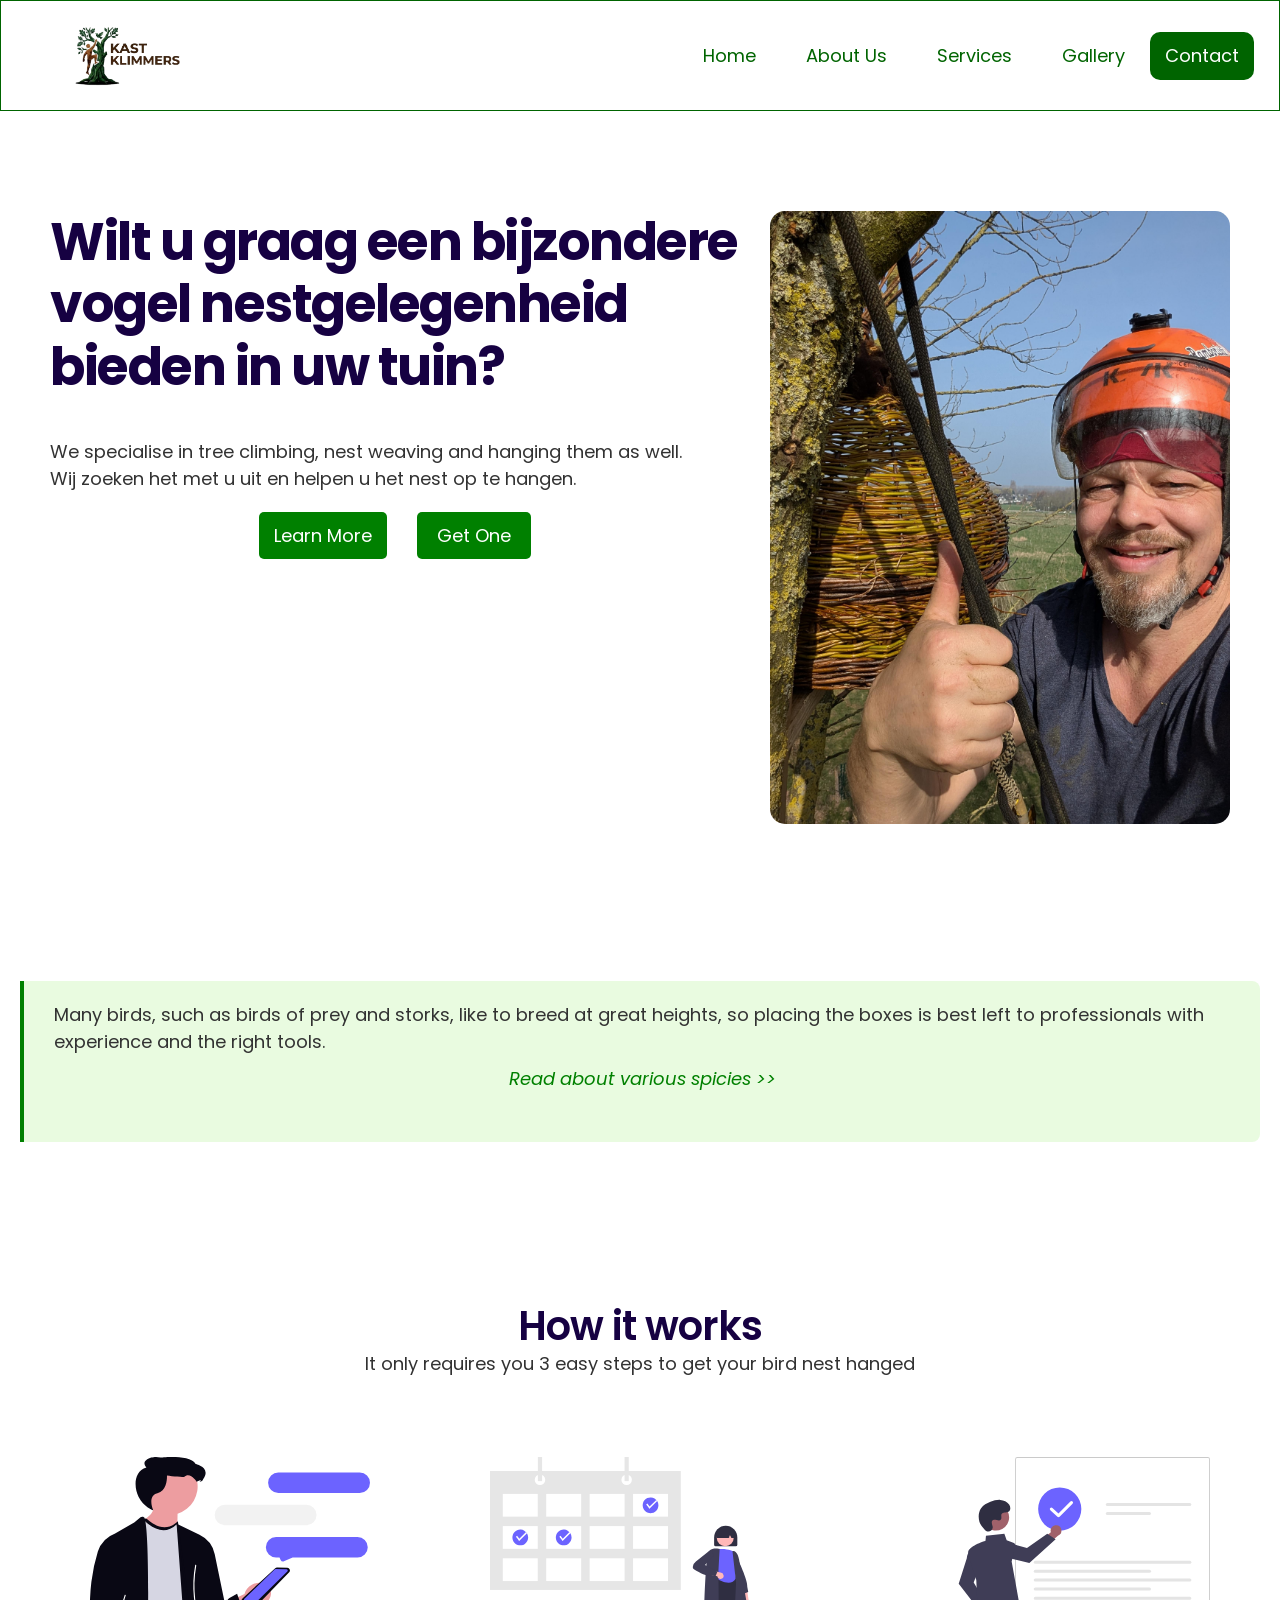
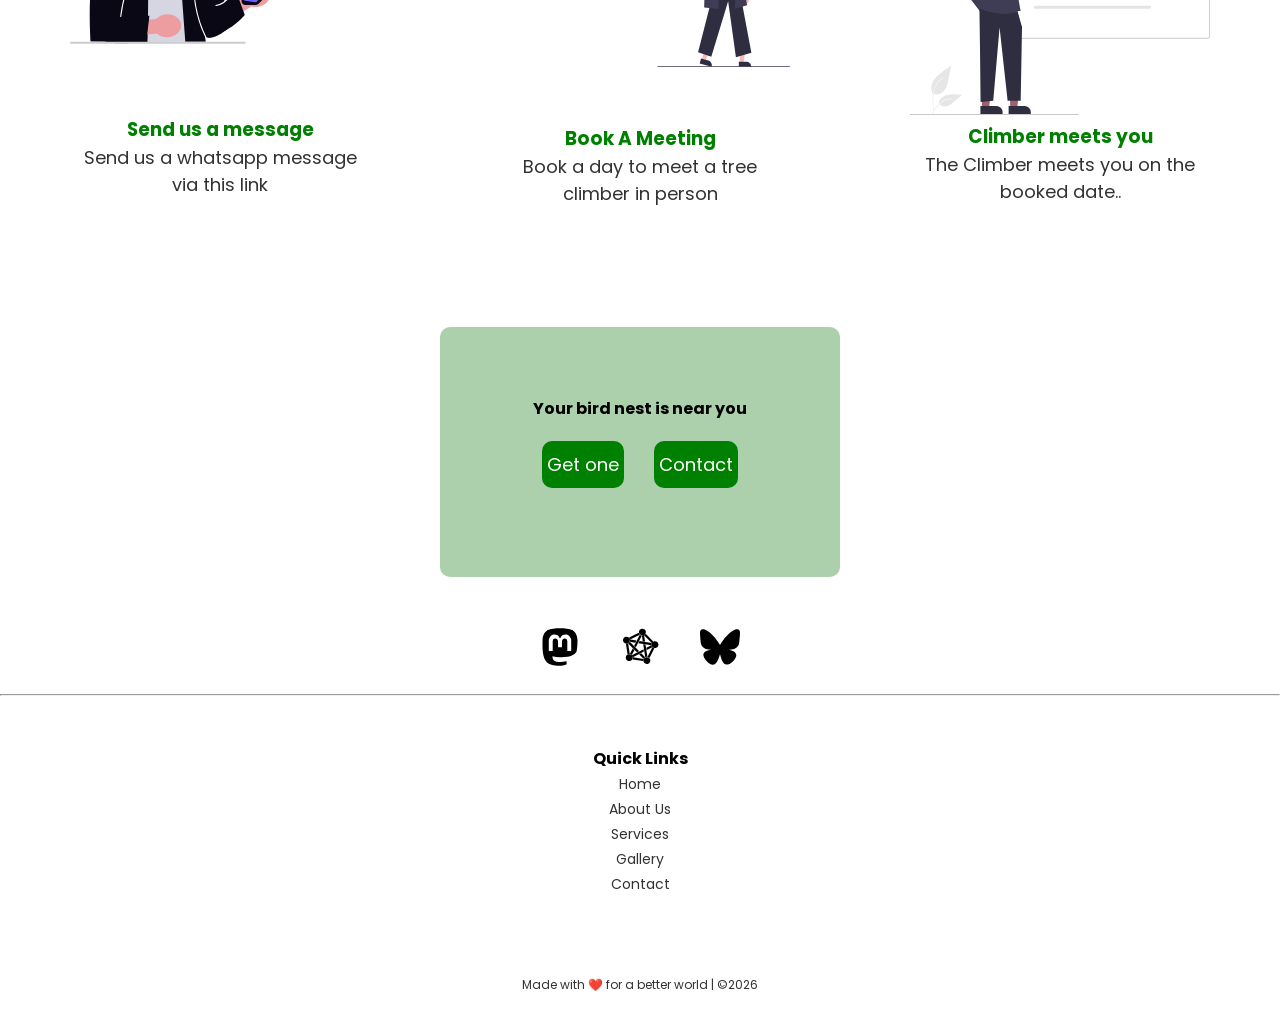
==== commit 1dd2800a: "fixed the page and prevented it from over strectching on bigger screens" ====
--- a/index.html
+++ b/index.html
@@ -101,7 +101,7 @@
           <div class="steps-card" id="card-3">
             <img src="assets/images/done.svg" alt="Done" />
             <h3>Climber meets you</h3>
-            <p>The Climber meets you on the booked date</p>
+            <p>The Climber meets you on the booked date..</p>
           </div>
         </div>
       </section>
@@ -143,7 +143,7 @@
           <li><a href="contact.html">Contact</a></li>
         </ul>
       </div>
-      <p>!Made with ❤️ for a better world | &copy;2026</p>
+      <p>Made with ❤️ for a better world | &copy;2026</p>
     </footer>
     <script src="assets/javascript/app.js"></script>
   </body>
--- a/assets/css/styles.css
+++ b/assets/css/styles.css
@@ -1,9 +1,8 @@
-* {
+*{
     box-sizing: border-box;
     list-style: none;
     text-decoration: none;
     font-family: 'Poppins', sans-serif;
-    max-width: 1600px;
     margin: 0;
     padding: 0;
     scroll-behavior: smooth;
@@ -11,6 +10,8 @@
 
 body {
     font-family: 'Poppins', sans-serif;
+    margin: 0 auto;
+    max-width: 1700px;
 }
 
 h1 {
@@ -28,16 +29,13 @@
     letter-spacing: -1px;
 }
 
-h1,
-h2,
-h3 {
+h1, h2, h3 {
     /* font-weight: 800; */
     color: rgb(22, 1, 66);
 }
 
-p,
-a {
-    color: #666;
+p, a {
+    color: rgb(50, 50, 50);
     font-size: 18px;
     font-weight: 400;
     line-height: 1.5;
@@ -48,7 +46,6 @@
 .header {
     position: sticky;
     top: 0;
-    max-width: 1700px;
     width: 100%;
     display: flex;
     justify-content: space-between;
@@ -58,13 +55,13 @@
     padding: 0 25px;
     transition: 0.3s;
     margin: 0 0 100px 0;
-    box-shadow: 1px 1px 1px 1px darkgreen;
-    z-index: 2000;
+    border: 1px solid darkgreen;
 }
 
 .logo img {
     display: block;
-    width: 160px;
+    width: 200px;
+    border-radius: 10px;
 }
 
 .navigation {
@@ -98,6 +95,7 @@
     font-weight: 400;
     background-color: green;
     color: white;
+    border-radius: -10px;
 }
 
 .menu .nav-cta {
@@ -162,25 +160,65 @@
     display: none;
 }
 
-.navigation input:checked~.hamburger {
+.navigation input:checked ~ .hamburger {
     background: transparent;
 }
 
-.navigation input:checked~.hamburger:before {
+.navigation input:checked ~ .hamburger:before {
     top: 0;
     transform: rotate(-45deg);
     width: 30px;
 }
 
-.navigation input:checked~.hamburger:after {
+.navigation input:checked ~ .hamburger:after {
     top: 0;
     transform: rotate(45deg);
     width: 30px;
 }
 
-.navigation input:checked~.menu {
+.navigation input:checked ~ .menu {
     right: 0;
-    box-shadow: -20px 0 40px rgba(0, 0, 0, 0.3);
+    box-shadow: -20px 0 40px rgba(0,0,0,0.3);
+}
+
+@media screen and (max-width:900px) {
+    .hamburger,
+    .toggle-menu {
+    display: block;
+    }
+
+    .header {
+        padding: 20px 10px;
+        transform: 0.3s;
+    }
+
+    .menu {
+        justify-content: start;
+        flex-direction: column;
+        align-items: center;
+        position: fixed;
+        top: 0;
+        right: -300px;
+        background-color: white;
+        width: 300px;
+        height: 100%;
+        padding-top: 65px;
+        transition: 0.3s;
+    }
+
+    .menu li {
+        width: 100%;
+    }
+
+    .menu li a {
+        padding: 30px;
+        font-size: 20px;
+    }
+
+    .menu li a:hover {
+        padding-left: 60px;
+    }
+
 }
 
 .home-section {
@@ -251,7 +289,7 @@
 }
 
 #hero-section {
-    scroll-margin-top: 120px;
+    scroll-margin-top: 40px;
 }
 
 main .hero-section {
@@ -283,7 +321,7 @@
     color: green;
 }
 
-#card-3 h3 {
+#card-3 h3{
     color: green;
 }
 
@@ -318,8 +356,7 @@
     margin-bottom: 20px;
 }
 
-.cta-card .primary-btn,
-.secondary-btn {
+.cta-card .primary-btn, .secondary-btn {
     background-color: green;
     padding: 10px 5px;
     display: inline-block;
@@ -327,8 +364,7 @@
     color: white;
 }
 
-.cta-card .primary-btn:hover,
-.secondary-btn:hover {
+.cta-card .primary-btn:hover, .secondary-btn:hover {
     background-color: darkgreen;
     color: black;
 }
@@ -353,13 +389,12 @@
 }
 
 @keyframes spin {
-    from {
-        transform: rotate(0deg);
-    }
-
-    to {
-        transform: rotate(360deg);
-    }
+  from {
+    transform: rotate(0deg);
+  }
+  to {
+    transform: rotate(360deg);
+  }
 }
 
 /* Footer */
@@ -382,7 +417,7 @@
     font-weight: 700;
 }
 
-footer p {
+footer p{
     font-size: 12px;
     text-align: center;
 }
@@ -412,252 +447,25 @@
     margin: 50px 50px;
 }
 
-/* === Contact Section === */
-.contact-section {
+/* Contact */
+.form-container {
     width: 100%;
-    padding: 80px 20px;
-    display: flex;
     justify-content: center;
-    align-items: center;
-}
-
-.contact-card {
-    width: 100%;
-    max-width: 850px;
-    background: #fff;
-    padding: 50px;
-    border-radius: 18px;
-    box-shadow:
-        0 15px 45px rgba(0, 0, 0, .08);
-}
-
-.contact-header {
-    text-align: center;
-    margin-bottom: 45px;
-}
-
-.contact-header h1 {
-    font-size: 2rem;
-    color: rgb(22, 1, 66);
-    margin-bottom: 15px;
-}
-
-.contact-header p {
-    color: #666;
-    font-size: 15px;
-    max-width: 600px;
-    margin: auto;
-}
-
-.nowrap {
-    white-space: nowrap;
-}
-
-
-form {
-    display: flex;
-    flex-direction: column;
-    gap: 28px;
-}
-
-.form-group {
-    display: flex;
-    flex-direction: column;
-}
-
-label {
-    font-weight: 600;
-    margin-bottom: 10px;
-    color: darkgreen;
-}
-
-input,
-select,
-textarea {
-    width: 100%;
-    padding: 15px 18px;
-    border: 1px solid #d7d7d7;
-    border-radius: 10px;
-    font-size: 15px;
-    font-family: 'Poppins', sans-serif;
-    background: #fafafa;
-    transition: .3s;
-}
-
-input:focus,
-select:focus,
-textarea:focus {
-    outline: none;
-    border-color: #2E8B57;
-    background: #fff;
-    box-shadow:
-        0 0 0 4px rgba(46, 139, 87, .15);
-}
-
-textarea {
-    resize: vertical;
-    min-height: 170px;
-}
-
-.checkbox-grid {
-    display: grid;
-    grid-template-columns: repeat(2, 1fr);
-    gap: 15px;
-    margin-top: 10px;
-}
-
-.check-item {
-    display: flex;
-    align-items: center;
-    gap: 12px;
-    padding: 14px 16px;
-    border: 1px solid #ddd;
-    border-radius: 10px;
-    cursor: pointer;
-    transition: .25s;
-    background: #fafafa;
-}
-
-.check-item:hover {
-    background: #eef8f1;
-    border-color: #2E8B57;
-}
-
-.check-item input {
-    width: 18px;
-    height: 18px;
-    accent-color: #2E8B57;
-    cursor: pointer;
-}
-
-.check-item span {
-    font-size: 15px;
-}
-
-.submit-btn {
-    border: none;
-    background: #2E8B57;
-    color: #fff;
-    padding: 18px;
-    font-size: 16px;
-    font-weight: 600;
-    border-radius: 12px;
-    cursor: pointer;
-    transition: .3s;
-}
-
-.submit-btn:hover {
-    background: #246c45;
-    transform: translateY(-2px);
-    box-shadow:
-        0 12px 25px rgba(46, 139, 87, .30);
-}
-
-.submit-btn:active {
-    transform: scale(.98);
-}
-
-
-
-::placeholder {
-    color: #999;
-}
-
-/* birds */
-.birds {
-    width: 90%;
-    max-width: 1200px;
-    margin: 80px auto;
-
-    display: grid;
-    grid-template-columns: repeat(auto-fit, minmax(280px, 1fr));
-    gap: 24px;
-}
-
-#birds {
-    scroll-margin-top: 80px;
-}
-
-.bird-species {
-    position: relative;
-    height: 400px;
-    overflow: hidden;
-    border-radius: 16px;
-    cursor: pointer;
-}
-
-.bird-species img {
-    width: 100%;
-    height: 100%;
-    object-fit: cover;
-    display: block;
-    transition: transform 0.4s ease;
-}
-
-.birds h3 {
-    position: absolute;
-    left: 20px;
-    top: 80px;
-    color: white;
-    font-size: 24px;
-    z-index: 2;
-    transition: opacity .3s;
-    text-shadow: black 2px 2px 2px;
-}
-
-.bird-info {
-    position: absolute;
-    left: 0;
-    bottom: -100%;
-    width: 100%;
-    height: 100%;
-
-    display: flex;
-    flex-direction: column;
-    justify-content: flex-end;
-
-    padding: 24px;
-    box-sizing: border-box;
-
-    background: linear-gradient(to bottom,
-            rgba(0, 0, 0, 0.9),
-            rgba(0, 0, 0, 0.2));
-
-    color: #fff;
-    text-shadow: black 2px 2px;
-    transition: bottom 0.4s ease;
-}
-
-.bird-info h3 {
-    margin-bottom: 12px;
-    font-size: 28px;
-}
-
-.bird-info p {
-    margin-bottom: 12px;
-    line-height: 1.5;
-    font-size: 16px;
-    color: white;
-}
-
-.bird-species:hover .bird-info {
-    bottom: 0;
-    align-content: center;
-}
-
-.bird-species:hover img {
-    transform: scale(1.1);
+    margin-bottom: 200px;
+}
+
+.form-container iframe{
+  width:100%;
+  height:100vh;
+  border:none;
 }
 
 
 /* Responsive */
-@media (max-width: 1020px) {
-    .logo img {
-        width: 120px;
-    }
+@media (max-width: 1020px){
 
     main {
-        margin-bottom: 400px;
+    margin-bottom: 400px;
     }
 
     .home-section {
@@ -667,7 +475,7 @@
     h1 {
         font-size: 35px;
     }
-
+        
     .need {
         margin-top: 0px;
     }
@@ -682,15 +490,15 @@
     }
 
     #card-2 h3 {
-        padding-top: 20px;
+    padding-top: 20px;
     }
 
     #card-1 h3 {
-        padding-top: 20px;
-    }
-
-    #card-3 h3 {
-        padding-top: 20px;
+    padding-top: 20px;
+    }
+
+    #card-3 h3{
+    padding-top: 20px;
     }
 
     .gallery-images {
@@ -698,7 +506,7 @@
     }
 
     .form-container {
-        margin-bottom: 200px;
+    margin-bottom: 200px;
     }
 }
 
@@ -718,11 +526,11 @@
     }
 
     .steps-card {
-        max-width: 200px;
-    }
-}
-
-@media (max-width: 800px) {
+    max-width: 200px;
+    }
+}
+
+@media (max-width: 800px){
     h1 {
         font-size: 30px;
     }
@@ -731,89 +539,24 @@
         font-size: 16px;
     }
 
+
     .hero-section .text {
         margin-top: 0px;
     }
-
-    .contact-card {
-        padding: 30px 22px;
-    }
-
-    .contact-header h1 {
-        font-size: 1.6rem;
-    }
-
-    .checkbox-grid {
-        grid-template-columns: 1fr;
-    }
-
-    input,
-    select,
-    textarea {
-        padding: 14px;
-    }
-
-    .submit-btn {
-        width: 100%;
-    }
-}
-
-@media screen and (max-width:650px) {
-
-    .hamburger,
-    .toggle-menu {
-        display: block;
-    }
-
-    .header {
-        padding: 20px 10px;
-    }
-
-    .menu {
-        justify-content: start;
-        flex-direction: column;
-        align-items: center;
-        position: fixed;
-        top: 0;
-        right: -300px;
-        background-color: white;
-        width: 200px;
-        height: 100%;
-        padding-top: 65px;
-        transition: 0.3s;
-    }
-
-    .menu li {
-        width: 100%;
-    }
-
-    .menu li a {
-        padding: 22px;
-        font-size: 16px;
-    }
-
-    .menu li a:hover {
-        padding: 22px 22px 22px 40px;
-        font-weight: 400;
-        background-color: green;
-        color: white;
-    }
-
-}
-
-@media (max-width: 600px) {
+}
+
+@media (max-width: 600px){
 
     h1 {
         font-size: 28px;
-
+        
     }
 
     h2 {
         font-size: 32px;
     }
 
-    p,
-    a {
+    p , a {
         font-size: 16px;
     }
 
@@ -822,56 +565,6 @@
     }
 
     .form-container {
-        margin-bottom: 200px;
-    }
-}
-
-@media(max-width:480px) {
-
-    .contact-section {
-
-        padding: 40px 12px;
-
-    }
-
-    .contact-card {
-
-        border-radius: 14px;
-
-        padding: 25px 18px;
-
-    }
-
-    .contact-header h1 {
-
-        font-size: 1.4rem;
-
-    }
-
-    .contact-header p {
-
-        font-size: 14px;
-
-    }
-
-    label {
-
-        font-size: 14px;
-
-    }
-
-    input,
-    select,
-    textarea {
-
-        font-size: 14px;
-
-    }
-
-    .submit-btn {
-
-        font-size: 15px;
-
-    }
-
+    margin-bottom: 200px;
+    }
 }
